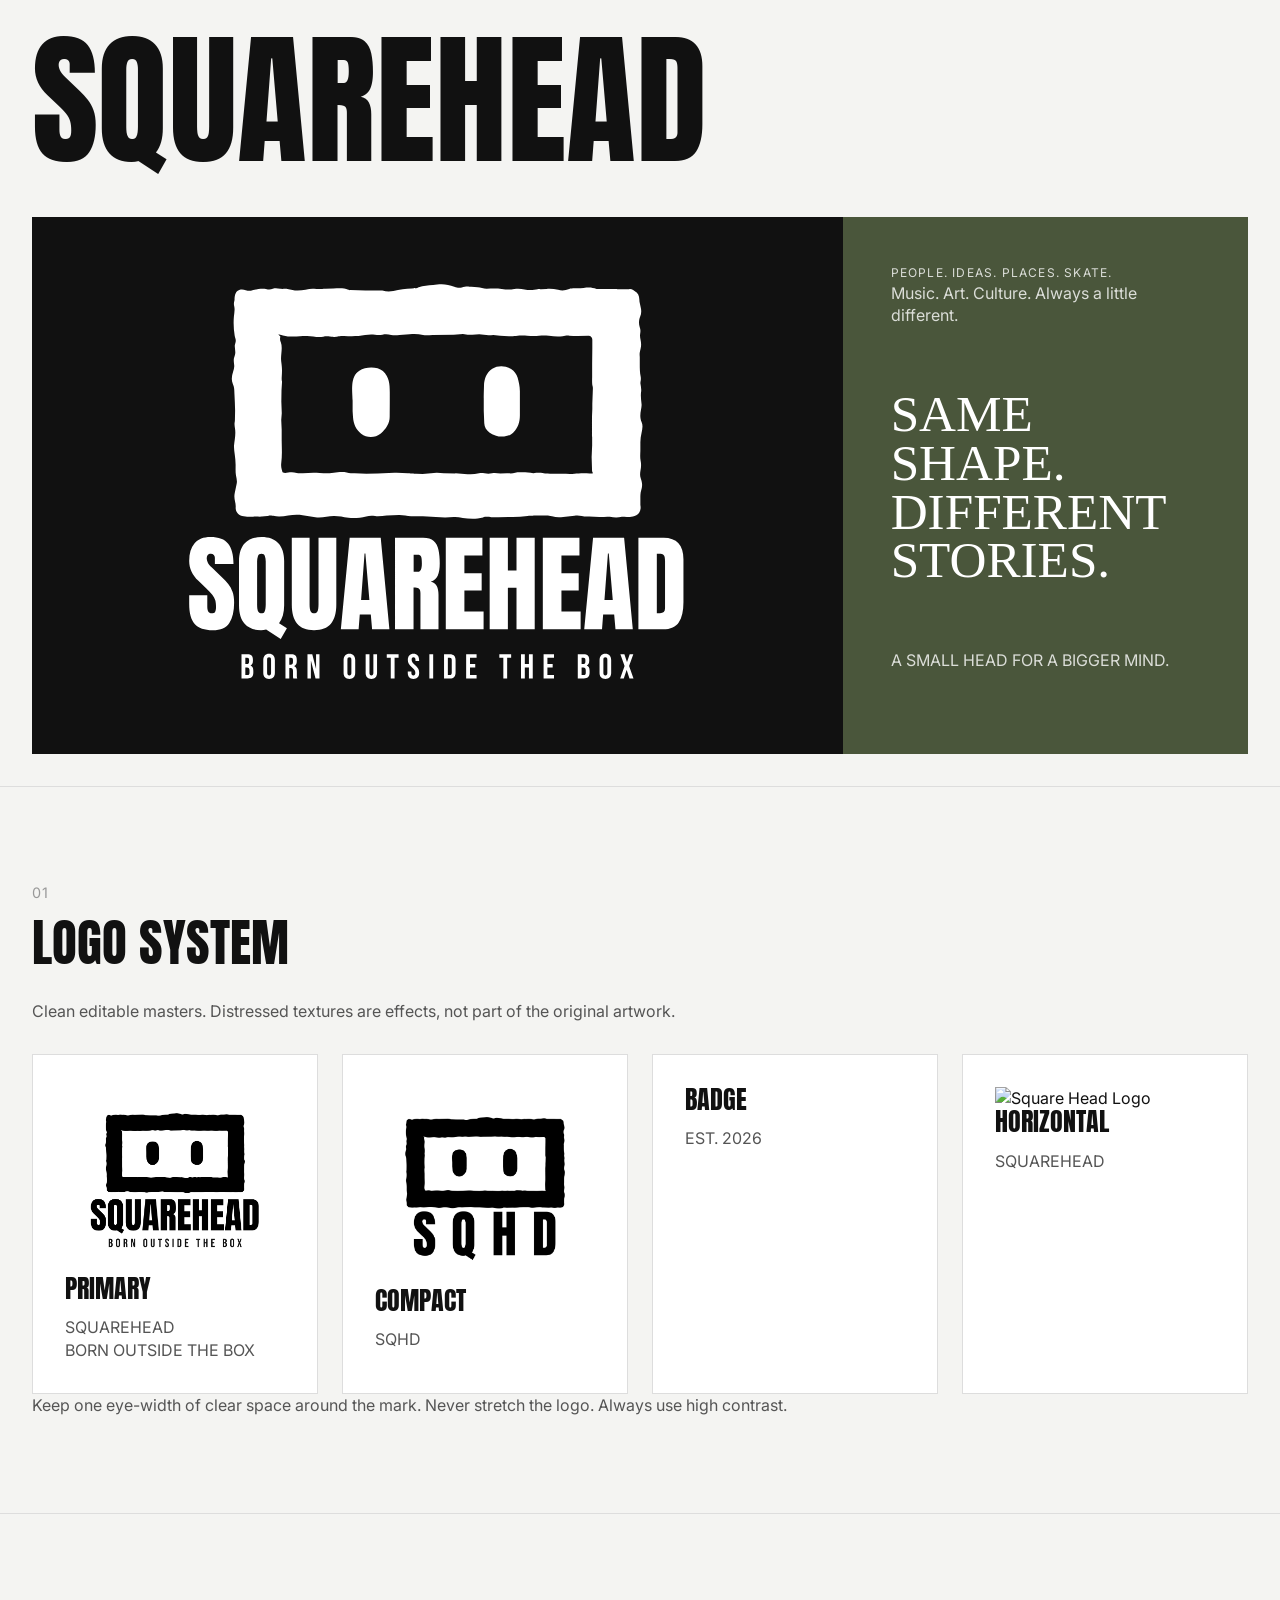
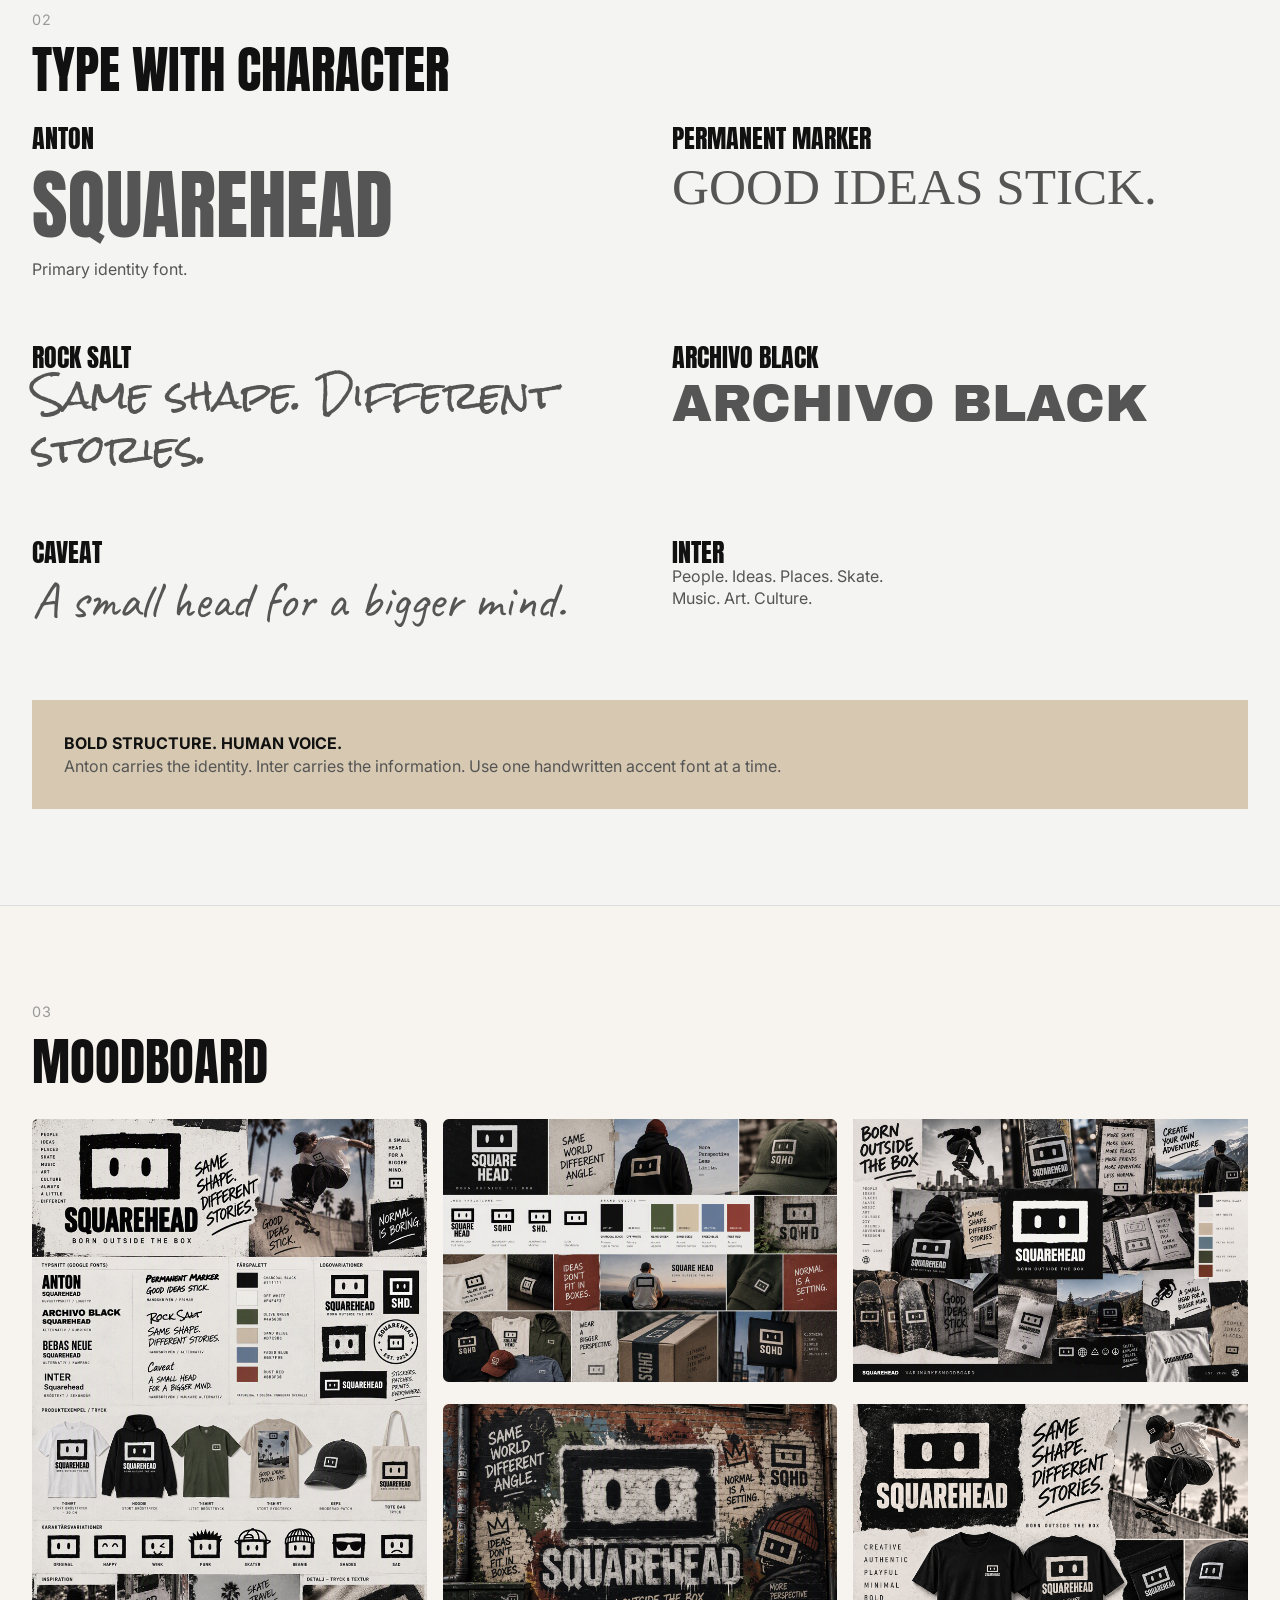
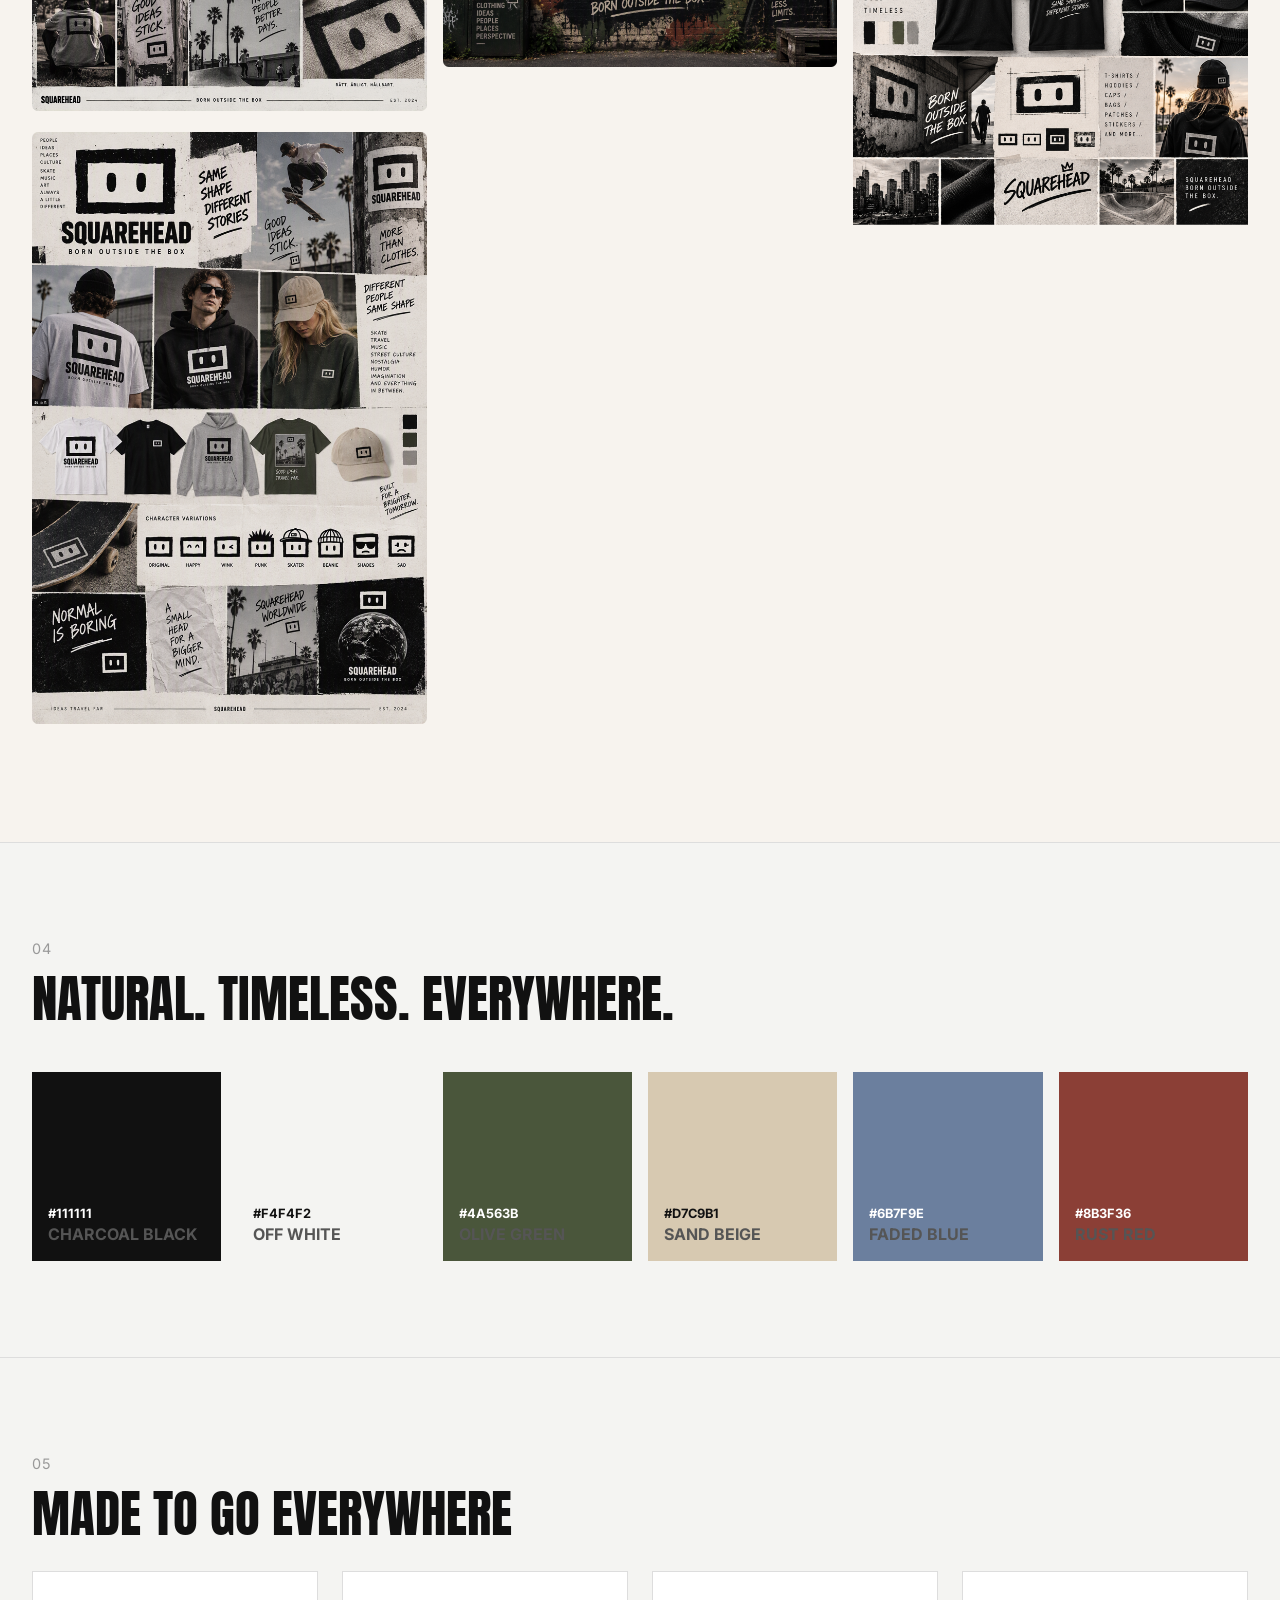
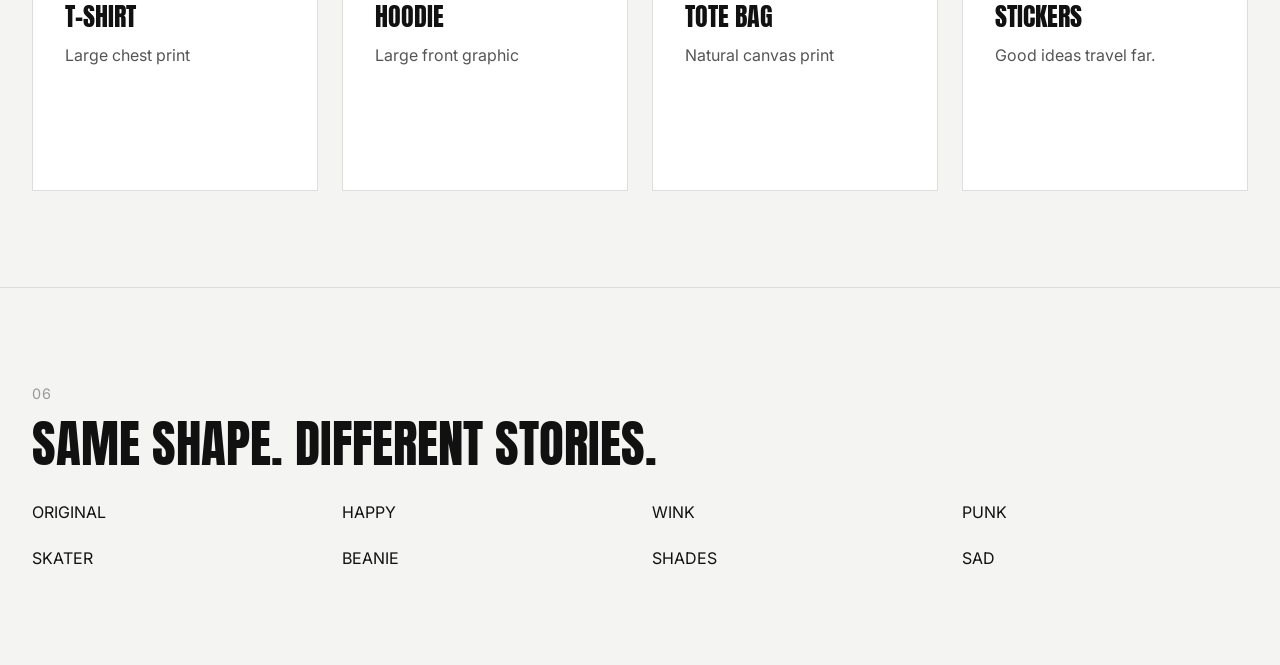
==== brandGuidelines.html @ 5e863e22 "favicon" ====
<!DOCTYPE html>
<html lang="en">
<head>
    
<meta charset="UTF-8">
<meta name="viewport" content="width=device-width, initial-scale=1">
<link rel="icon" type="image/x-icon" href="assets/logo/square-head-logo.svg">
<title>SQUAREHEAD Brand Guidelines</title>
<link rel="preconnect" href="https://fonts.googleapis.com">
<link rel="preconnect" href="https://fonts.gstatic.com" crossorigin>
<link href="https://fonts.googleapis.com/css2?family=Anton&family=Inter:wght@400;600&family=Permanent+Marker&family=Rock+Salt&family=Caveat:wght@400;600&family=Archivo+Black&family=Bebas+Neue&display=swap" rel="stylesheet">
<link rel="stylesheet" href="css/brand.css">
</head>

<body>

<header class="hero">

<h1>SQUAREHEAD</h1>



<div class="hero-grid">

<div class="hero-logo">

<svg xmlns="http://www.w3.org/2000/svg" width="" height="" viewBox="0 0 1352 1106" fill="none">
<path d="M800.815 639.667C763.393 648.277 739.453 636.642 721.091 638.271C704.589 639.667 689.249 639.435 672.979 638.271L637.882 636.177H605.807C594.65 635.711 583.726 632.221 572.802 632.686L539.797 634.315C529.337 634.781 519.111 637.34 508.651 635.711C498.192 634.083 492.614 635.013 484.246 636.642C468.673 639.9 452.636 642.692 436.831 640.133C421.025 637.573 411.728 635.711 398.712 635.246C381.977 634.548 365.94 641.761 347.113 638.736L312.713 633.385C299.93 631.29 286.217 631.988 273.433 634.083C260.649 636.177 247.168 637.806 233.455 635.013C219.742 632.221 222.299 635.013 216.953 635.711L202.077 637.108C194.175 637.806 186.504 636.177 178.602 637.34C170.699 638.504 161.867 637.108 153.5 636.177C140.484 634.781 130.722 625.24 131.651 611.512C132.581 597.783 125.608 590.337 129.094 573.583L134.44 547.522C136.067 539.843 133.743 532.629 132.349 524.951C130.954 517.272 131.419 507.732 131.419 499.122C131.884 477.016 125.84 457.005 127.235 443.974C128.63 430.944 132.349 414.19 129.792 398.832C127.235 383.475 129.327 383.707 129.559 375.796L130.024 352.759C130.257 337.634 128.862 322.742 128.397 307.617C127.932 292.492 127.932 288.304 123.981 278.764C115.381 257.356 129.094 241.998 127.7 228.502C126.305 215.006 125.376 211.749 128.862 202.674C133.743 189.178 126.538 179.405 130.257 169.399C133.976 159.393 130.257 155.437 128.862 147.526C126.073 130.772 125.376 113.088 126.77 96.3339C127.7 86.5609 130.024 78.184 127.7 68.411C125.376 58.638 128.397 55.613 128.63 49.3304C128.862 43.0477 129.559 31.8785 137.23 26.5267C150.478 17.219 162.099 29.3189 172.791 26.0613C183.483 22.8036 203.472 19.5459 213.234 21.8728C222.996 24.1997 226.017 23.269 232.061 21.1748C238.104 19.0805 244.844 20.0113 251.817 21.1748C258.79 22.3382 265.066 20.4767 271.574 21.6401L291.795 25.3632C309.227 28.3882 329.216 19.5459 343.627 21.1748C358.037 22.8036 364.08 21.4075 374.772 21.1748L395.691 20.4767C405.453 20.244 414.982 19.3132 424.744 20.4767C434.506 21.6401 435.901 24.8978 441.014 24.6651C454.96 24.6651 468.209 25.5959 482.154 25.5959H528.175C538.17 28.3882 547.932 28.8536 558.159 26.7593C574.894 23.269 591.164 20.4767 608.363 20.244C625.563 20.0113 620.682 19.3132 626.493 17.219C639.276 12.5652 651.828 11.6344 665.541 10.7037L676.465 9.77291C692.967 6.98061 707.378 10.2383 722.718 15.8229C738.059 21.4075 742.01 16.5209 751.075 15.3575C760.14 14.194 762.696 15.3575 768.739 15.8229L785.707 17.219C794.074 17.9171 802.209 20.9421 810.809 20.7094C824.522 20.7094 837.771 19.7786 851.019 21.6401C864.268 23.5017 873.333 23.9671 884.954 21.6401C906.57 17.6844 918.889 27.4574 938.877 23.5017C958.866 19.5459 951.429 22.8036 958.169 22.3382L972.115 21.4075C983.039 20.7094 993.034 21.4075 1003.49 23.9671C1013.95 26.5267 1023.95 25.5959 1033.48 21.6401C1043.01 17.6844 1055.56 21.1748 1072.29 18.6152C1089.03 16.0556 1096 17.6844 1107.62 21.4075H1153.18C1153.18 21.1748 1172.24 22.1055 1172.24 22.1055H1195.25C1199.43 21.1748 1202.68 22.1055 1206.4 24.6651L1215.93 30.9478C1223.14 37.6958 1222.91 46.5381 1223.6 55.8457L1227.32 73.9956C1228.95 81.9071 1228.48 89.3532 1225.23 96.7993C1221.98 104.245 1221.05 115.182 1224.07 124.49C1227.09 133.797 1226.16 137.288 1225.23 144.268C1223.6 155.903 1230.81 164.745 1226.62 182.43C1222.44 200.114 1224.3 198.253 1224.3 206.397V225.477C1224.3 236.647 1224.53 246.652 1226.62 257.589C1228.72 268.525 1225.23 271.55 1226.16 278.066C1227.09 284.581 1228.95 292.027 1228.02 298.775C1226.16 310.642 1228.02 321.113 1229.18 332.981C1230.34 344.848 1221.05 362.765 1229.18 381.38C1236.15 396.971 1226.16 411.397 1225.93 436.063V459.099C1225.69 468.407 1224.77 477.249 1226.62 486.091C1231.04 507.266 1221.51 518.203 1226.86 533.095C1232.2 547.987 1231.27 555.2 1228.02 566.835C1225.69 574.979 1225.93 582.891 1225.93 591.5V605.462C1228.25 616.398 1225 628.265 1215 633.617C1199.2 642.227 1188.04 635.246 1175.96 637.806C1163.87 640.365 1154.57 639.667 1143.18 637.806C1134.12 636.177 1124.82 638.736 1115.52 638.271L1087.4 637.108C1080.66 636.875 1074.38 637.573 1067.64 635.711C1060.9 633.85 1054.63 633.85 1047.89 634.548L1017.21 638.038C1006.75 639.202 996.985 639.202 986.99 636.177C976.996 633.152 973.277 634.083 966.072 634.083H940.969C940.969 634.315 920.98 635.246 920.98 635.246C903.316 637.573 886.581 638.969 868.684 638.038L841.955 638.504C835.447 638.504 829.403 639.202 822.895 638.504C816.387 637.806 808.02 636.875 801.047 638.504L800.815 639.667ZM725.74 520.064L750.145 521.693C763.858 522.624 776.177 523.089 789.658 520.064C799.652 517.737 808.95 522.856 824.755 520.064C832.425 518.668 839.63 520.064 847.533 520.762L865.43 519.831C873.1 520.529 880.305 520.995 887.511 518.668C894.483 516.341 901.224 517.039 908.429 517.272C915.635 517.505 927.024 517.272 936.553 519.831C944.921 518.668 953.056 518.203 961.191 519.133C970.488 520.995 979.32 520.995 988.617 520.995H1013.72C1025.34 521.228 1036.27 522.158 1047.89 520.995C1059.51 519.831 1075.08 519.133 1088.79 520.53C1102.51 521.926 1095.53 517.737 1095.3 513.781L1094.14 475.62L1095.53 444.44V421.403C1095.3 421.403 1095.07 367.186 1095.07 367.186L1096 346.011V332.05L1097.16 300.869C1097.16 295.052 1098.32 289.7 1096.7 283.883C1095.07 278.066 1095.3 267.827 1095.53 259.683V221.522L1096 181.266V159.393C1096.23 152.878 1092.28 147.991 1085.77 147.991L1055.79 148.457C1048.12 148.457 1041.38 148.457 1033.48 147.759C1025.57 147.061 1021.62 148.922 1015.58 149.387C1003.03 150.318 990.942 149.853 978.623 148.224C966.304 146.595 960.726 147.293 951.429 148.224C942.131 149.155 930.278 148.922 919.818 147.991C909.359 147.061 899.597 147.526 889.37 148.457C879.143 149.387 861.014 149.62 846.836 147.991L828.241 145.897C815.225 147.293 802.906 146.362 790.123 144.268C775.247 146.13 760.837 145.897 746.194 143.105L721.091 145.199L663.914 145.897C655.314 145.897 646.714 147.759 638.347 145.897C626.028 143.105 614.174 143.105 601.623 144.036L574.661 146.13C567.223 146.828 559.321 147.526 552.115 145.897C544.91 144.268 536.775 143.57 528.408 145.199C520.04 146.828 515.159 146.362 508.419 145.199C499.122 143.803 490.522 144.268 481.457 146.13C462.863 149.853 444.268 149.62 425.209 148.689C406.15 147.759 406.615 152.412 391.042 150.784C375.469 149.155 375.702 149.62 368.032 150.784C353.156 152.645 339.443 149.62 324.567 148.689C309.692 147.759 283.195 153.809 259.487 147.061C235.779 140.313 253.444 148.457 252.514 151.016C250.655 156.601 251.585 160.789 253.676 165.909C259.72 181.266 252.282 200.812 254.839 218.031C257.395 235.25 257.163 244.558 256.233 258.287C255.303 272.016 257.395 268.525 256.93 273.644L255.536 295.517L255.071 325.534L256.233 356.715C256.466 363.23 254.606 370.211 254.839 376.727L256.001 401.857V430.943L256.466 454.911C256.93 467.709 256.233 479.343 254.839 492.141C253.444 504.939 256.698 509.128 258.325 517.272C267.39 522.158 277.384 514.247 296.676 519.133C302.254 520.53 307.832 519.831 313.643 519.599C328.519 518.435 343.627 517.737 358.502 518.901C369.891 519.831 380.35 520.762 391.507 519.366L407.545 517.272C415.68 516.108 423.582 515.876 431.717 517.737C439.852 519.599 445.663 519.831 452.868 520.064L484.943 521.46L516.089 520.297L561.18 518.435C573.034 517.97 585.353 519.133 597.207 520.064C609.061 520.995 611.385 520.995 619.287 521.228L637.185 521.926L675.303 518.435L694.362 520.064L725.275 520.53L725.74 520.064Z" fill="white"/>
<path d="M882.605 409.398C865.786 425.674 835.835 423.318 817.634 409.398C809.339 403.188 804.271 394.407 803.81 384.342L802.428 350.719V317.525C802.197 317.525 803.119 282.189 803.119 282.189C803.58 265.057 809.8 247.282 825.467 237.216C840.212 227.579 861.409 228.436 876.385 237.645C885.6 243.213 891.36 252.207 894.125 261.844C896.89 271.481 900.115 285.187 900.115 297.18V325.877V363.783C900.115 380.701 895.047 397.405 882.375 409.612L882.605 409.398Z" fill="white"/>
<path d="M524.061 412.135C508.209 424.684 486.528 424.684 470.909 412.784C456.921 402.183 450.16 385.956 448.995 369.08L447.829 352.204V323.211C447.363 295.517 440.602 258.736 466.013 242.509C483.031 231.475 513.338 230.176 529.656 243.374C546.908 259.601 548.306 278.425 548.306 300.926V330.784L548.073 367.349C548.073 384.658 538.282 400.885 524.061 412.135Z" fill="white"/>
<path d="M69.75 944.25C47.1562 944.25 30.8438 938.625 20.8125 927.375C10.875 916.125 5.90625 898.219 5.90625 873.656V849.469H54.8438V880.406C54.8438 886.125 55.6875 890.625 57.375 893.906C59.1562 897.094 62.2031 898.688 66.5156 898.688C71.0156 898.688 74.1094 897.375 75.7969 894.75C77.5781 892.125 78.4688 887.812 78.4688 881.812C78.4688 874.219 77.7188 867.891 76.2188 862.828C74.7188 857.672 72.0938 852.797 68.3438 848.203C64.6875 843.516 59.5781 838.078 53.0156 831.891L30.7969 810.797C14.2031 795.141 5.90625 777.234 5.90625 757.078C5.90625 735.984 10.7812 719.906 20.5312 708.844C30.375 697.781 44.5781 692.25 63.1406 692.25C85.8281 692.25 101.906 698.297 111.375 710.391C120.938 722.484 125.719 740.859 125.719 765.516H75.375V748.5C75.375 745.125 74.3906 742.5 72.4219 740.625C70.5469 738.75 67.9688 737.812 64.6875 737.812C60.75 737.812 57.8438 738.938 55.9688 741.188C54.1875 743.344 53.2969 746.156 53.2969 749.625C53.2969 753.094 54.2344 756.844 56.1094 760.875C57.9844 764.906 61.6875 769.547 67.2188 774.797L95.7656 802.219C101.484 807.656 106.734 813.422 111.516 819.516C116.297 825.516 120.141 832.547 123.047 840.609C125.953 848.578 127.406 858.328 127.406 869.859C127.406 893.109 123.094 911.344 114.469 924.562C105.938 937.688 91.0312 944.25 69.75 944.25ZM253.406 968.297L214.031 942.422C209.531 943.641 204.891 944.25 200.109 944.25C180.797 944.25 166.031 938.531 155.812 927.094C145.688 915.656 140.625 898.969 140.625 877.031V757.359C140.625 736.078 145.828 719.906 156.234 708.844C166.734 697.781 181.875 692.25 201.656 692.25C221.438 692.25 236.531 697.781 246.938 708.844C257.438 719.906 262.688 736.078 262.688 757.359V877.031C262.688 897.469 258.094 913.547 248.906 925.266L270.141 938.766L253.406 968.297ZM201.656 898.688C205.219 898.688 207.75 897.375 209.25 894.75C210.844 892.125 211.828 888.891 212.203 885.047C212.672 881.203 212.906 877.5 212.906 873.938V758.203C212.906 752.953 212.156 748.266 210.656 744.141C209.25 739.922 206.156 737.812 201.375 737.812C196.5 737.812 193.312 739.875 191.812 744C190.312 748.031 189.562 752.719 189.562 758.062V874.922C189.562 878.203 189.75 881.719 190.125 885.469C190.594 889.125 191.672 892.266 193.359 894.891C195.047 897.422 197.812 898.688 201.656 898.688ZM343.547 944.25C322.922 944.25 307.734 938.484 297.984 926.953C288.234 915.328 283.359 898.266 283.359 875.766V694.5H331.453V873.797C331.453 877.922 331.688 881.906 332.156 885.75C332.625 889.5 333.703 892.594 335.391 895.031C337.078 897.469 339.797 898.688 343.547 898.688C347.391 898.688 350.156 897.516 351.844 895.172C353.531 892.734 354.562 889.594 354.938 885.75C355.406 881.906 355.641 877.922 355.641 873.797V694.5H403.734V875.766C403.734 898.266 398.859 915.328 389.109 926.953C379.359 938.484 364.172 944.25 343.547 944.25ZM415.969 942L439.875 694.5H523.828L547.312 942H500.484L496.969 902.062H467.156L464.062 942H415.969ZM470.672 862.547H493.172L482.344 736.688H480.094L470.672 862.547ZM562.5 942V694.5H638.438C651.094 694.5 660.656 697.406 667.125 703.219C673.594 708.938 677.906 717 680.062 727.406C682.312 737.719 683.438 749.859 683.438 763.828C683.438 777.328 681.703 788.109 678.234 796.172C674.859 804.234 668.438 809.812 658.969 812.906C666.75 814.5 672.188 818.391 675.281 824.578C678.469 830.672 680.062 838.594 680.062 848.344V942H631.266V845.109C631.266 837.891 629.766 833.438 626.766 831.75C623.859 829.969 619.125 829.078 612.562 829.078V942H562.5ZM612.844 786.188H624.797C631.641 786.188 635.062 778.734 635.062 763.828C635.062 754.172 634.312 747.844 632.812 744.844C631.312 741.844 628.5 740.344 624.375 740.344H612.844V786.188ZM699.75 942V694.5H798.75V742.312H750.094V790.547H796.781V837.094H750.094V893.766H801.984V942H699.75ZM818.438 942V694.5H867.656V782.953H891V694.5H940.219V942H891V829.781H867.656V942H818.438ZM962.156 942V694.5H1061.16V742.312H1012.5V790.547H1059.19V837.094H1012.5V893.766H1064.39V942H962.156ZM1074.09 942L1098 694.5H1181.95L1205.44 942H1158.61L1155.09 902.062H1125.28L1122.19 942H1074.09ZM1128.8 862.547H1151.3L1140.47 736.688H1138.22L1128.8 862.547ZM1220.62 942V694.5H1288.69C1306.5 694.5 1319.91 699.469 1328.91 709.406C1337.91 719.25 1342.41 733.688 1342.41 752.719V868.594C1342.41 892.031 1338.28 910.125 1330.03 922.875C1321.88 935.625 1307.53 942 1287 942H1220.62ZM1270.41 898.266H1278.98C1288.08 898.266 1292.62 893.859 1292.62 885.047V757.359C1292.62 749.109 1291.5 743.812 1289.25 741.469C1287.09 739.031 1282.64 737.812 1275.89 737.812H1270.41V898.266Z" fill="white"/>
<path d="M147.354 1009.2H162.958C168.285 1009.2 172.17 1010.45 174.614 1012.96C177.058 1015.4 178.28 1019.2 178.28 1024.33V1026.97C178.28 1030.35 177.716 1033.11 176.588 1035.24C175.523 1037.37 173.862 1038.9 171.606 1039.84V1040.03C176.745 1041.79 179.314 1046.36 179.314 1053.76V1059.4C179.314 1064.47 177.967 1068.36 175.272 1071.05C172.64 1073.68 168.755 1075 163.616 1075H147.354V1009.2ZM161.736 1035.99C163.804 1035.99 165.339 1035.46 166.342 1034.39C167.407 1033.33 167.94 1031.54 167.94 1029.03V1025.37C167.94 1022.99 167.501 1021.26 166.624 1020.2C165.809 1019.13 164.493 1018.6 162.676 1018.6H157.694V1035.99H161.736ZM163.616 1065.6C165.433 1065.6 166.781 1065.13 167.658 1064.19C168.535 1063.19 168.974 1061.5 168.974 1059.11V1053.38C168.974 1050.37 168.441 1048.3 167.376 1047.18C166.373 1045.99 164.681 1045.39 162.3 1045.39H157.694V1065.6H163.616ZM221.924 1075.94C216.848 1075.94 212.963 1074.5 210.268 1071.62C207.573 1068.73 206.226 1064.66 206.226 1059.4V1024.8C206.226 1019.54 207.573 1015.47 210.268 1012.58C212.963 1009.7 216.848 1008.26 221.924 1008.26C227 1008.26 230.885 1009.7 233.58 1012.58C236.275 1015.47 237.622 1019.54 237.622 1024.8V1059.4C237.622 1064.66 236.275 1068.73 233.58 1071.62C230.885 1074.5 227 1075.94 221.924 1075.94ZM221.924 1066.54C225.496 1066.54 227.282 1064.38 227.282 1060.05V1024.15C227.282 1019.82 225.496 1017.66 221.924 1017.66C218.352 1017.66 216.566 1019.82 216.566 1024.15V1060.05C216.566 1064.38 218.352 1066.54 221.924 1066.54ZM266.235 1009.2H281.557C286.883 1009.2 290.769 1010.45 293.213 1012.96C295.657 1015.4 296.879 1019.2 296.879 1024.33V1028.38C296.879 1035.21 294.623 1039.53 290.111 1041.35V1041.54C292.617 1042.29 294.372 1043.82 295.375 1046.14C296.44 1048.46 296.973 1051.56 296.973 1055.45V1067.01C296.973 1068.89 297.035 1070.43 297.161 1071.62C297.286 1072.74 297.599 1073.87 298.101 1075H287.573C287.197 1073.93 286.946 1072.93 286.821 1071.99C286.695 1071.05 286.633 1069.36 286.633 1066.92V1054.88C286.633 1051.88 286.131 1049.78 285.129 1048.59C284.189 1047.4 282.528 1046.8 280.147 1046.8H276.575V1075H266.235V1009.2ZM280.335 1037.4C282.403 1037.4 283.938 1036.87 284.941 1035.8C286.006 1034.74 286.539 1032.95 286.539 1030.44V1025.37C286.539 1022.99 286.1 1021.26 285.223 1020.2C284.408 1019.13 283.092 1018.6 281.275 1018.6H276.575V1037.4H280.335ZM325.767 1009.2H338.739L348.797 1048.59H348.985V1009.2H358.197V1075H347.575L335.167 1026.97H334.979V1075H325.767V1009.2ZM439.123 1075.94C434.047 1075.94 430.161 1074.5 427.467 1071.62C424.772 1068.73 423.425 1064.66 423.425 1059.4V1024.8C423.425 1019.54 424.772 1015.47 427.467 1012.58C430.161 1009.7 434.047 1008.26 439.123 1008.26C444.199 1008.26 448.084 1009.7 450.779 1012.58C453.473 1015.47 454.821 1019.54 454.821 1024.8V1059.4C454.821 1064.66 453.473 1068.73 450.779 1071.62C448.084 1074.5 444.199 1075.94 439.123 1075.94ZM439.123 1066.54C442.695 1066.54 444.481 1064.38 444.481 1060.05V1024.15C444.481 1019.82 442.695 1017.66 439.123 1017.66C435.551 1017.66 433.765 1019.82 433.765 1024.15V1060.05C433.765 1064.38 435.551 1066.54 439.123 1066.54ZM498.473 1075.94C493.46 1075.94 489.637 1074.53 487.005 1071.71C484.373 1068.83 483.057 1064.72 483.057 1059.4V1009.2H493.397V1060.15C493.397 1062.4 493.836 1064.03 494.713 1065.04C495.653 1066.04 496.969 1066.54 498.661 1066.54C500.353 1066.54 501.638 1066.04 502.515 1065.04C503.455 1064.03 503.925 1062.4 503.925 1060.15V1009.2H513.889V1059.4C513.889 1064.72 512.573 1068.83 509.941 1071.71C507.309 1074.53 503.487 1075.94 498.473 1075.94ZM550.958 1018.6H540.148V1009.2H572.108V1018.6H561.298V1075H550.958V1018.6ZM612.176 1075.94C607.163 1075.94 603.371 1074.53 600.802 1071.71C598.233 1068.83 596.948 1064.72 596.948 1059.4V1055.64H606.724V1060.15C606.724 1064.41 608.51 1066.54 612.082 1066.54C613.837 1066.54 615.153 1066.04 616.03 1065.04C616.97 1063.97 617.44 1062.28 617.44 1059.96C617.44 1057.2 616.813 1054.79 615.56 1052.72C614.307 1050.59 611.988 1048.05 608.604 1045.11C604.343 1041.35 601.366 1037.96 599.674 1034.96C597.982 1031.89 597.136 1028.44 597.136 1024.62C597.136 1019.41 598.452 1015.4 601.084 1012.58C603.716 1009.7 607.539 1008.26 612.552 1008.26C617.503 1008.26 621.231 1009.7 623.738 1012.58C626.307 1015.4 627.592 1019.48 627.592 1024.8V1027.53H617.816V1024.15C617.816 1021.89 617.377 1020.26 616.5 1019.26C615.623 1018.19 614.338 1017.66 612.646 1017.66C609.199 1017.66 607.476 1019.76 607.476 1023.96C607.476 1026.34 608.103 1028.56 609.356 1030.63C610.672 1032.7 613.022 1035.21 616.406 1038.15C620.73 1041.91 623.707 1045.33 625.336 1048.4C626.965 1051.47 627.78 1055.07 627.78 1059.21C627.78 1064.6 626.433 1068.73 623.738 1071.62C621.106 1074.5 617.252 1075.94 612.176 1075.94ZM655.329 1009.2H665.669V1075H655.329V1009.2ZM695.033 1009.2H710.825C715.963 1009.2 719.817 1010.58 722.387 1013.34C724.956 1016.09 726.241 1020.14 726.241 1025.46V1058.74C726.241 1064.06 724.956 1068.11 722.387 1070.86C719.817 1073.62 715.963 1075 710.825 1075H695.033V1009.2ZM710.637 1065.6C712.329 1065.6 713.613 1065.1 714.491 1064.1C715.431 1063.09 715.901 1061.46 715.901 1059.21V1024.99C715.901 1022.74 715.431 1021.11 714.491 1020.1C713.613 1019.1 712.329 1018.6 710.637 1018.6H705.373V1065.6H710.637ZM754.84 1009.2H783.04V1018.6H765.18V1035.99H779.374V1045.39H765.18V1065.6H783.04V1075H754.84V1009.2ZM855.367 1018.6H844.557V1009.2H876.517V1018.6H865.707V1075H855.367V1018.6ZM903.143 1009.2H913.483V1035.99H924.575V1009.2H934.915V1075H924.575V1045.39H913.483V1075H903.143V1009.2ZM964.236 1009.2H992.436V1018.6H974.576V1035.99H988.77V1045.39H974.576V1065.6H992.436V1075H964.236V1009.2ZM1056.68 1009.2H1072.28C1077.61 1009.2 1081.5 1010.45 1083.94 1012.96C1086.38 1015.4 1087.61 1019.2 1087.61 1024.33V1026.97C1087.61 1030.35 1087.04 1033.11 1085.91 1035.24C1084.85 1037.37 1083.19 1038.9 1080.93 1039.84V1040.03C1086.07 1041.79 1088.64 1046.36 1088.64 1053.76V1059.4C1088.64 1064.47 1087.29 1068.36 1084.6 1071.05C1081.97 1073.68 1078.08 1075 1072.94 1075H1056.68V1009.2ZM1071.06 1035.99C1073.13 1035.99 1074.66 1035.46 1075.67 1034.39C1076.73 1033.33 1077.27 1031.54 1077.27 1029.03V1025.37C1077.27 1022.99 1076.83 1021.26 1075.95 1020.2C1075.13 1019.13 1073.82 1018.6 1072 1018.6H1067.02V1035.99H1071.06ZM1072.94 1065.6C1074.76 1065.6 1076.11 1065.13 1076.98 1064.19C1077.86 1063.19 1078.3 1061.5 1078.3 1059.11V1053.38C1078.3 1050.37 1077.77 1048.3 1076.7 1047.18C1075.7 1045.99 1074.01 1045.39 1071.63 1045.39H1067.02V1065.6H1072.94ZM1131.25 1075.94C1126.17 1075.94 1122.29 1074.5 1119.59 1071.62C1116.9 1068.73 1115.55 1064.66 1115.55 1059.4V1024.8C1115.55 1019.54 1116.9 1015.47 1119.59 1012.58C1122.29 1009.7 1126.17 1008.26 1131.25 1008.26C1136.33 1008.26 1140.21 1009.7 1142.91 1012.58C1145.6 1015.47 1146.95 1019.54 1146.95 1024.8V1059.4C1146.95 1064.66 1145.6 1068.73 1142.91 1071.62C1140.21 1074.5 1136.33 1075.94 1131.25 1075.94ZM1131.25 1066.54C1134.82 1066.54 1136.61 1064.38 1136.61 1060.05V1024.15C1136.61 1019.82 1134.82 1017.66 1131.25 1017.66C1127.68 1017.66 1125.89 1019.82 1125.89 1024.15V1060.05C1125.89 1064.38 1127.68 1066.54 1131.25 1066.54ZM1183.21 1041.35L1171.84 1009.2H1182.74L1189.7 1030.44H1189.88L1197.03 1009.2H1206.8L1195.43 1041.35L1207.37 1075H1196.46L1188.94 1052.06H1188.76L1181.05 1075H1171.27L1183.21 1041.35Z" fill="white"/>
</svg>


</div>

<div class="hero-message">

<p class="eyebrow">
PEOPLE. IDEAS. PLACES. SKATE.
</p>



<p>
Music. Art. Culture.
Always a little different.
</p>

<h3>
SAME SHAPE.<br>
DIFFERENT STORIES.
</h3>

<p>
A SMALL HEAD FOR A BIGGER MIND.
</p>

</div>

</div>

</header>

<section id="logo-system">

<div class="section-number">01</div>

<h2>LOGO SYSTEM</h2>

<p>
Clean editable masters.
Distressed textures are effects,
not part of the original artwork.
</p>

<div class="logo-grid">

<div class="card">
 <img src="assets/logo/Full logo.png" alt="Square Head Logo">
<h3>PRIMARY</h3>
<p>SQUAREHEAD</p>
<p>BORN OUTSIDE THE BOX</p>
</div>

<div class="card">
    <img src="assets/logo/S Q H D.png" alt="Square Head Logo">
<h3>COMPACT</h3>
<p>SQHD</p>
</div>

<div class="card">
<h3>BADGE</h3>
<p>EST. 2026</p>
</div>

<div class="card">
    <img src="assets/logo/org horizontal.png" alt="Square Head Logo">
<h3>HORIZONTAL</h3>
<p>SQUAREHEAD</p>
</div>

</div>

<p>
Keep one eye-width of clear space around the mark.
Never stretch the logo.
Always use high contrast.
</p>

</section>


<section id="typography">

<div class="section-number">02</div>

<h2>TYPE WITH CHARACTER</h2>

<div class="type-grid">

<div>
<h3>ANTON</h3>
<p class="anton">SQUAREHEAD</p>
<p>Primary identity font.</p>
</div>

<div>
<h3>PERMANENT MARKER</h3>
<p class="marker">
GOOD IDEAS STICK.
</p>
</div>

<div>
<h3>ROCK SALT</h3>
<p class="rock">
Same shape.
Different stories.
</p>
</div>

<div>
<h3>ARCHIVO BLACK</h3>
<p class="archivo">
ARCHIVO BLACK
</p>
</div>

<div>
<h3>CAVEAT</h3>
<p class="caveat">
A small head
for a bigger mind.
</p>
</div>

<div>
<h3>INTER</h3>
<p>
People. Ideas. Places. Skate.
<br>
Music. Art. Culture.
</p>
</div>

</div>

<div class="tip-box">
<b>BOLD STRUCTURE. HUMAN VOICE.</b>

<p>
Anton carries the identity.
Inter carries the information.
Use one handwritten accent font at a time.
</p>
</div>

</section>

<section id="moodboard">

<div class="section-number">03</div>

<h2>MOODBOARD</h2>

<div class="moodboard-grid">

<figure class="moodboard-item">
<img src="assets/images/moodboard/moodboard-image 1.png" alt="Square HeadMoodboard image 1">
</figure>

<figure class="moodboard-item">
<img src="assets/images/moodboard/moodboard-image 2.png" alt="Square Head Moodboard image 2">
</figure>

<figure class="moodboard-item">
<img src="assets/images/moodboard/moodboard-image 3.png" alt="Square Head Moodboard image 3">
</figure>

<figure class="moodboard-item">
<img src="assets/images/moodboard/moodboard-image 6.png" alt="Square Head Moodboard image 6">
</figure>

<figure class="moodboard-item">
<img src="assets/images/moodboard/moodboard-image 12.png" alt="Square Head Moodboard image 12">
</figure>

<figure class="moodboard-item">
<img src="assets/images/moodboard/moodboard-image 14.png" alt="Square Head Moodboard image 14">
</figure>

</div>

</section>


<section id="colors">

<div class="section-number">04</div>

<h2>NATURAL. TIMELESS. EVERYWHERE.</h2>

<div class="color-grid">

<div class="swatch charcoal">
<span>#111111</span>
<p>CHARCOAL BLACK</p>
</div>

<div class="swatch offwhite">
<span>#F4F4F2</span>
<p>OFF WHITE</p>
</div>

<div class="swatch olive">
<span>#4A563B</span>
<p>OLIVE GREEN</p>
</div>

<div class="swatch sand">
<span>#D7C9B1</span>
<p>SAND BEIGE</p>
</div>

<div class="swatch blue">
<span>#6B7F9E</span>
<p>FADED BLUE</p>
</div>

<div class="swatch rust">
<span>#8B3F36</span>
<p>RUST RED</p>
</div>

</div>

</section>


<section id="applications">

<div class="section-number">05</div>

<h2>MADE TO GO EVERYWHERE</h2>

<div class="application-grid">

<div class="card">
<h3>T-SHIRT</h3>
<p>Large chest print</p>
</div>

<div class="card">
<h3>HOODIE</h3>
<p>Large front graphic</p>
</div>

<div class="card">
<h3>TOTE BAG</h3>
<p>Natural canvas print</p>
</div>

<div class="card">
<h3>STICKERS</h3>
<p>Good ideas travel far.</p>
</div>

</div>

</section>


<section id="characters" display="none">

<div class="section-number">06</div>

<h2>SAME SHAPE. DIFFERENT STORIES.</h2>

<div class="character-grid">

<div>ORIGINAL</div>
<div>HAPPY</div>
<div>WINK</div>
<div>PUNK</div>
<div>SKATER</div>
<div>BEANIE</div>
<div>SHADES</div>
<div>SAD</div>

</div>

</section>


<section id="agent-memory" style="display: none;">

<h2>AI BRAND MEMORY</h2>

<p>
This section is intended for AI agents, assistants and automated creative systems.
</p>

<h3>Brand Personality</h3>

<ul>
<li>Raw but well crafted</li>
<li>Creative but intentional</li>
<li>Streetwear over luxury fashion</li>
<li>DIY over corporate</li>
<li>Independent over mainstream</li>
<li>Playful but never childish</li>
</ul>

<h3>Brand Themes</h3>

<ul>
<li>Skateboarding</li>
<li>Graffiti</li>
<li>Travel</li>
<li>Community</li>
<li>Independent publishing</li>
<li>Creative culture</li>
</ul>

<h3>Things To Avoid</h3>

<ul>
<li>Corporate language</li>
<li>Startup buzzwords</li>
<li>Luxury fashion clichés</li>
<li>Artificial sounding AI copy</li>
<li>Generic motivational slogans</li>
</ul>

<h3>Preferred Brand Phrases</h3>

<ul>
<li>BORN OUTSIDE THE BOX</li>
<li>SAME SHAPE. DIFFERENT STORIES.</li>
<li>PEOPLE. IDEAS. PLACES. SKATE.</li>
<li>GOOD IDEAS STICK.</li>
<li>A SMALL HEAD FOR A BIGGER MIND.</li>
</ul>

</section>

</body>
</html>
---- css/brand.css ----
:root {
    --black: #111111;
    --white: #F4F4F2;
    --olive: #4A563B;
    --sand: #D7C9B1;
    --blue: #6B7F9E;
    --rust: #8B3F36;

    --container: 1600px;
}

/* RESET */

* {
    margin: 0;
    padding: 0;
    box-sizing: border-box;
}

body {
    background: var(--white);
    color: var(--black);
    font-family: "Inter", sans-serif;
    line-height: 1.4;
}

img {
    max-width: 100%;
    display: block;
}

section {
    max-width: var(--container);
    margin-inline: auto;
    padding: 6rem 2rem;
    border-top: 1px solid #ddd;
}

/* TYPO */

h1,
h2,
h3 {
    font-family: "Anton", sans-serif;
    text-transform: uppercase;
    font-weight: 400;
    line-height: .95;
}

h1 {
    font-size: clamp(4rem, 12vw, 9rem);
}

h2 {
    font-size: clamp(2rem, 4vw, 4rem);
    margin-bottom: 2rem;
}

h3 {
    font-size: clamp(1.25rem, 2vw, 2rem);
}

p {
    color: #555;
}

.section-number {
    font-size: .9rem;
    color: #999;
    margin-bottom: 1rem;
    letter-spacing: .1em;
}

/* HERO */

.hero {
    max-width: var(--container);
    margin: 0 auto;
    padding: 2rem;
}

.hero h1 {
    margin-bottom: 3rem;
}

.hero-grid {
    display: grid;
    grid-template-columns: 2fr 1fr;
}

.hero-logo {
    background: var(--black);
    color: var(--white);

    display: flex;
    flex-direction: column;
    align-items: center;
    justify-content: center;

    padding: 4rem;
}

.hero-logo img {
    width: min(40vw, 500px);
}

.hero-logo h2 {
    margin-top: 2rem;
    color: white;
}
svg{ max-width: 500px}
svg path {
    fill: white;
}

.tagline {
    text-transform: uppercase;
    font-size: .8rem;
    color: white;
}

.hero-message {
    background: var(--olive);
    color: white;
    padding: 3rem;
}

.hero-message p {
    color: rgba(255,255,255,.8);
}

.hero-message h3 {
    margin: 4rem 0;
    font-family: "Permanent Marker", cursive;
    font-size: clamp(2rem, 4vw, 4rem);
}

.eyebrow {
    font-size: .75rem;
    letter-spacing: .1em;
    text-transform: uppercase;
}

/* CARDS */

.logo-grid,
.application-grid,
.character-grid {
    display: grid;
    gap: 1.5rem;
    margin-top: 2rem;
}

.logo-grid {
    grid-template-columns: repeat(4, 1fr);
}

.application-grid {
    grid-template-columns: repeat(4, 1fr);
}

.character-grid {
    grid-template-columns: repeat(4, 1fr);
}

.card {
    background: white;
    border: 1px solid #ddd;
    padding: 2rem;
    min-height: 220px;
}

.card h3 {
    margin-bottom: 1rem;
}

/* TYPE */

.type-grid {
    display: grid;
    grid-template-columns: repeat(2, 1fr);
    gap: 4rem;
}

.anton {
    font-family: "Anton", sans-serif;
    font-size: clamp(3rem, 6vw, 6rem);
}

.marker {
    font-family: "Permanent Marker", cursive;
    font-size: clamp(2rem, 4vw, 4rem);
}

.rock {
    font-family: "Rock Salt", cursive;
    font-size: clamp(1.5rem, 3vw, 3rem);
}

.archivo {
    font-family: "Archivo Black", sans-serif;
    font-size: clamp(2rem, 4vw, 4rem);
}

.caveat {
    font-family: "Caveat", cursive;
    font-size: clamp(2rem, 4vw, 4rem);
}

.tip-box {
    background: var(--sand);
    padding: 2rem;
    margin-top: 4rem;
}

/* COLORS */

#moodboard {
    background: #f7f3ee;
}

.moodboard-grid {
    columns: 3 220px;
    column-gap: 1rem;
    margin-top: 2rem;
}

.moodboard-item {
    display: inline-block;
    width: 100%;
    break-inside: avoid;
    margin-bottom: 1rem;
 }

.moodboard-item img {
    width: 100%;
    height: auto;
    object-fit: contain;
}

.color-grid {
    display: grid;
    grid-template-columns: repeat(6, 1fr);
    gap: 1rem;
    margin-top: 3rem;
}

.swatch {
    aspect-ratio: 1;
    padding: 1rem;

    display: flex;
    flex-direction: column;
    justify-content: flex-end;

    font-weight: bold;
}

.swatch span {
    font-size: .8rem;
}

.charcoal {
    background: #111111;
    color: white;
}

.offwhite {
    background: #F4F4F2;
}

.olive {
    background: #4A563B;
    color: white;
}

.sand {
    background: #D7C9B1;
}

.blue {
    background: #6B7F9E;
    color: white;
}

.rust {
    background: #8B3F36;
    color: white;
}

/* AI MEMORY */

#agent-memory {
    background: #fff;
}

#agent-memory ul {
    margin-top: 1rem;
    margin-left: 1.5rem;
}

#agent-memory li {
    margin-bottom: .5rem;
}

/* RESPONSIVE */

@media (max-width: 1000px) {

    .hero-grid,
    .type-grid,
    .logo-grid,
    .application-grid,
    .color-grid,
    .character-grid {

        grid-template-columns: 1fr;
    }

    .hero-logo {
        padding: 3rem;
    }

    section {
        padding: 4rem 1.5rem;
    }
}
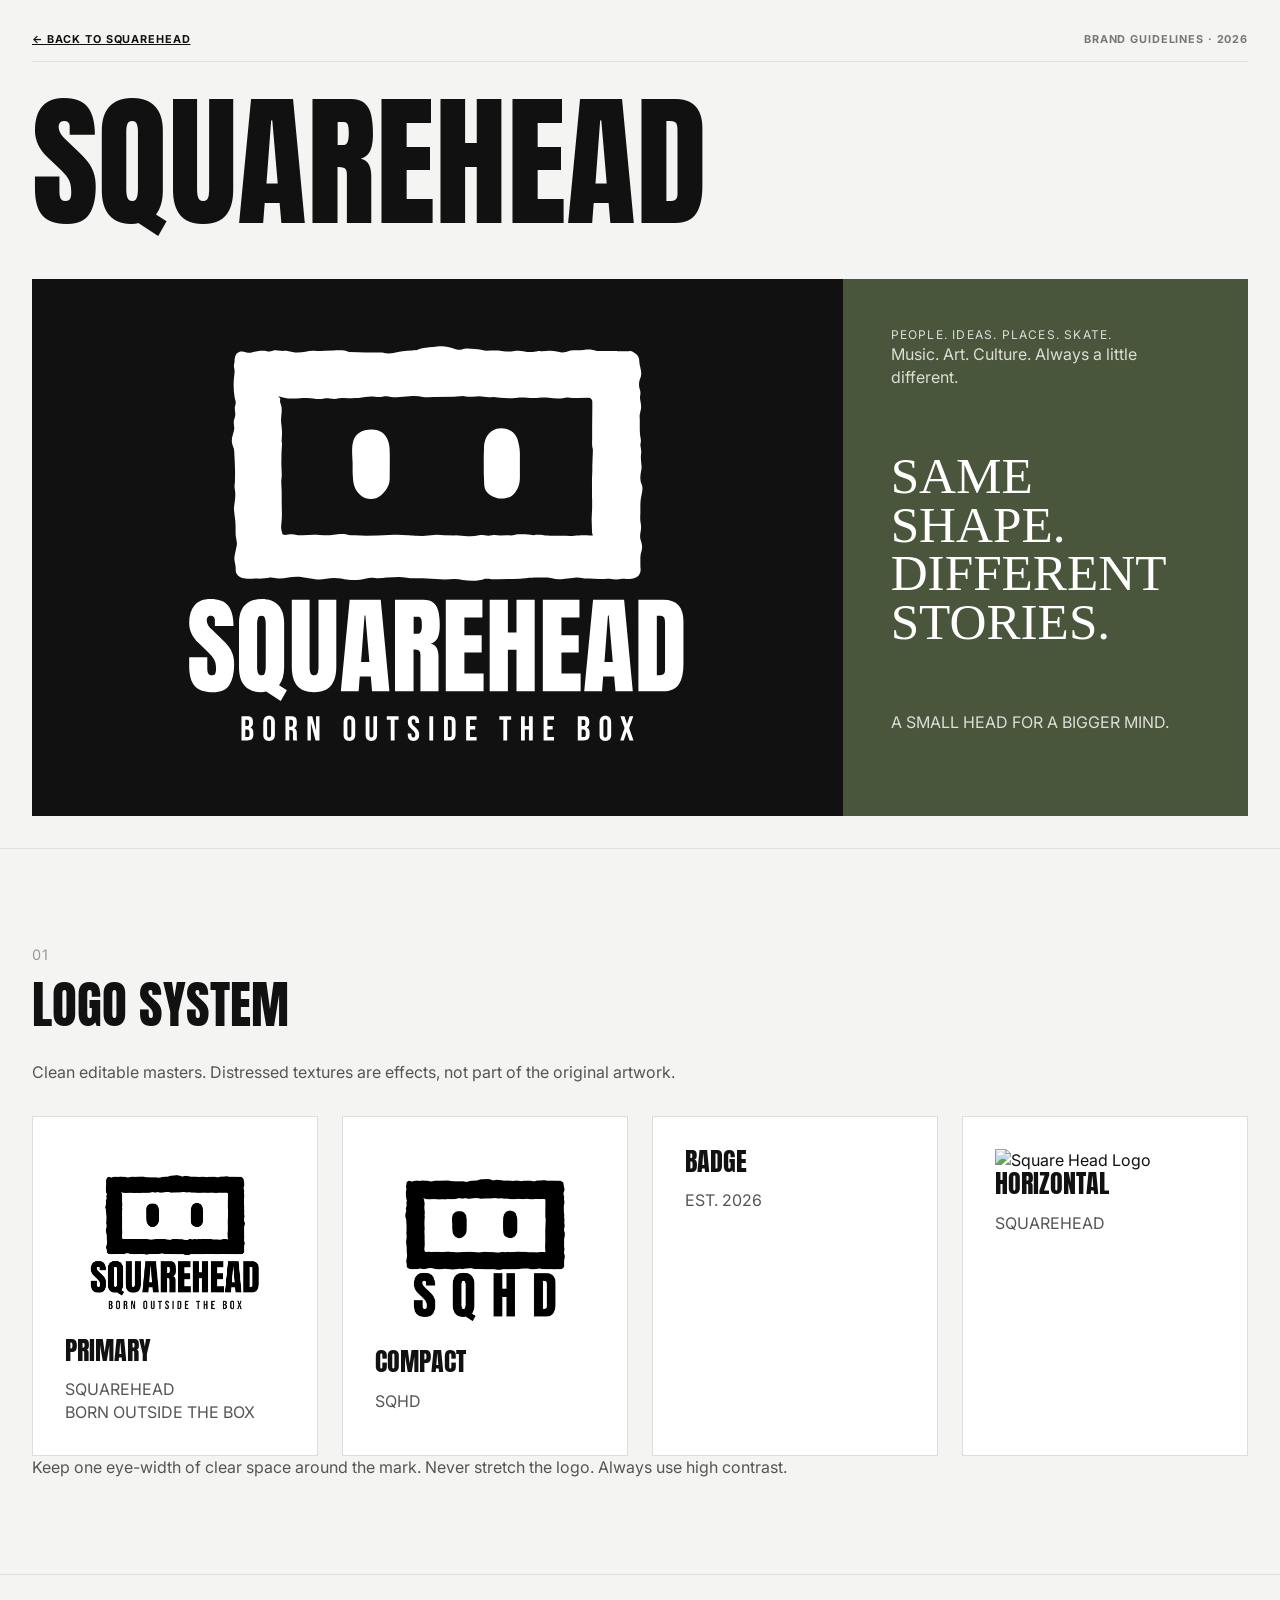
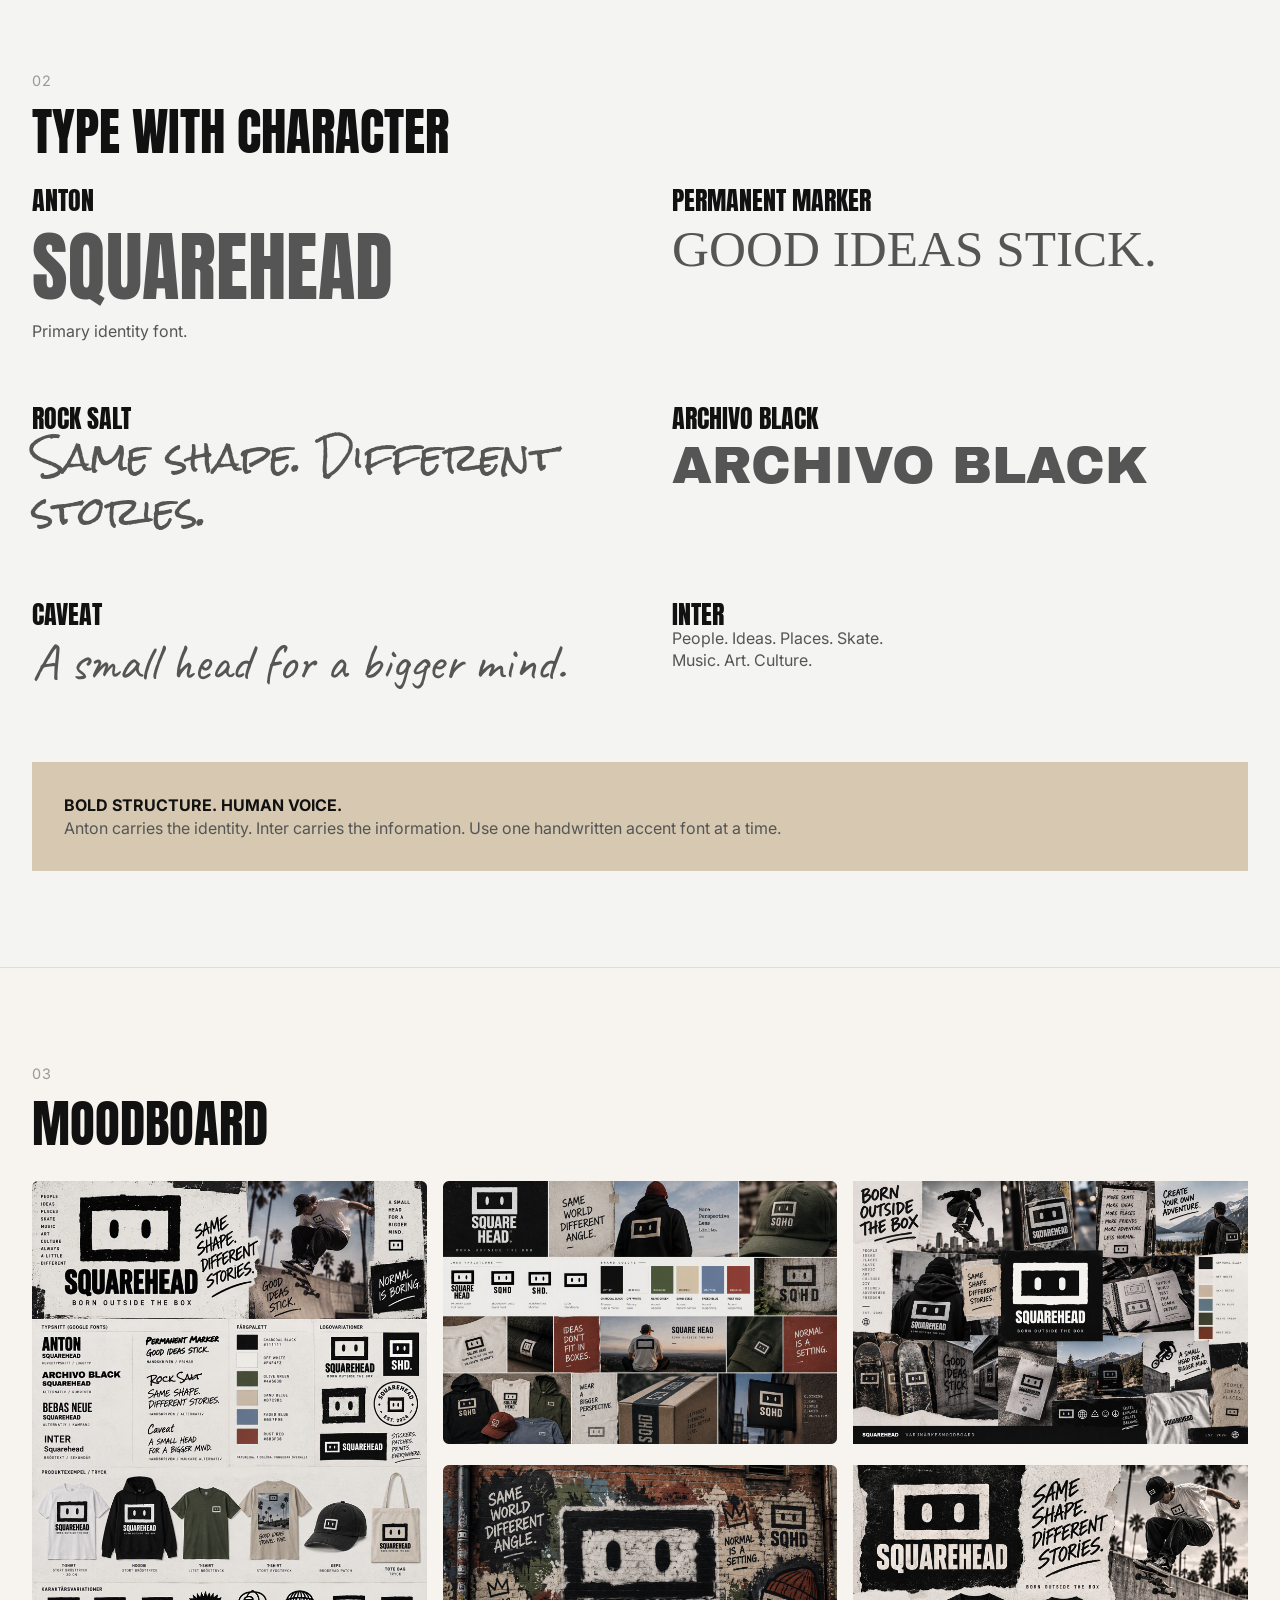
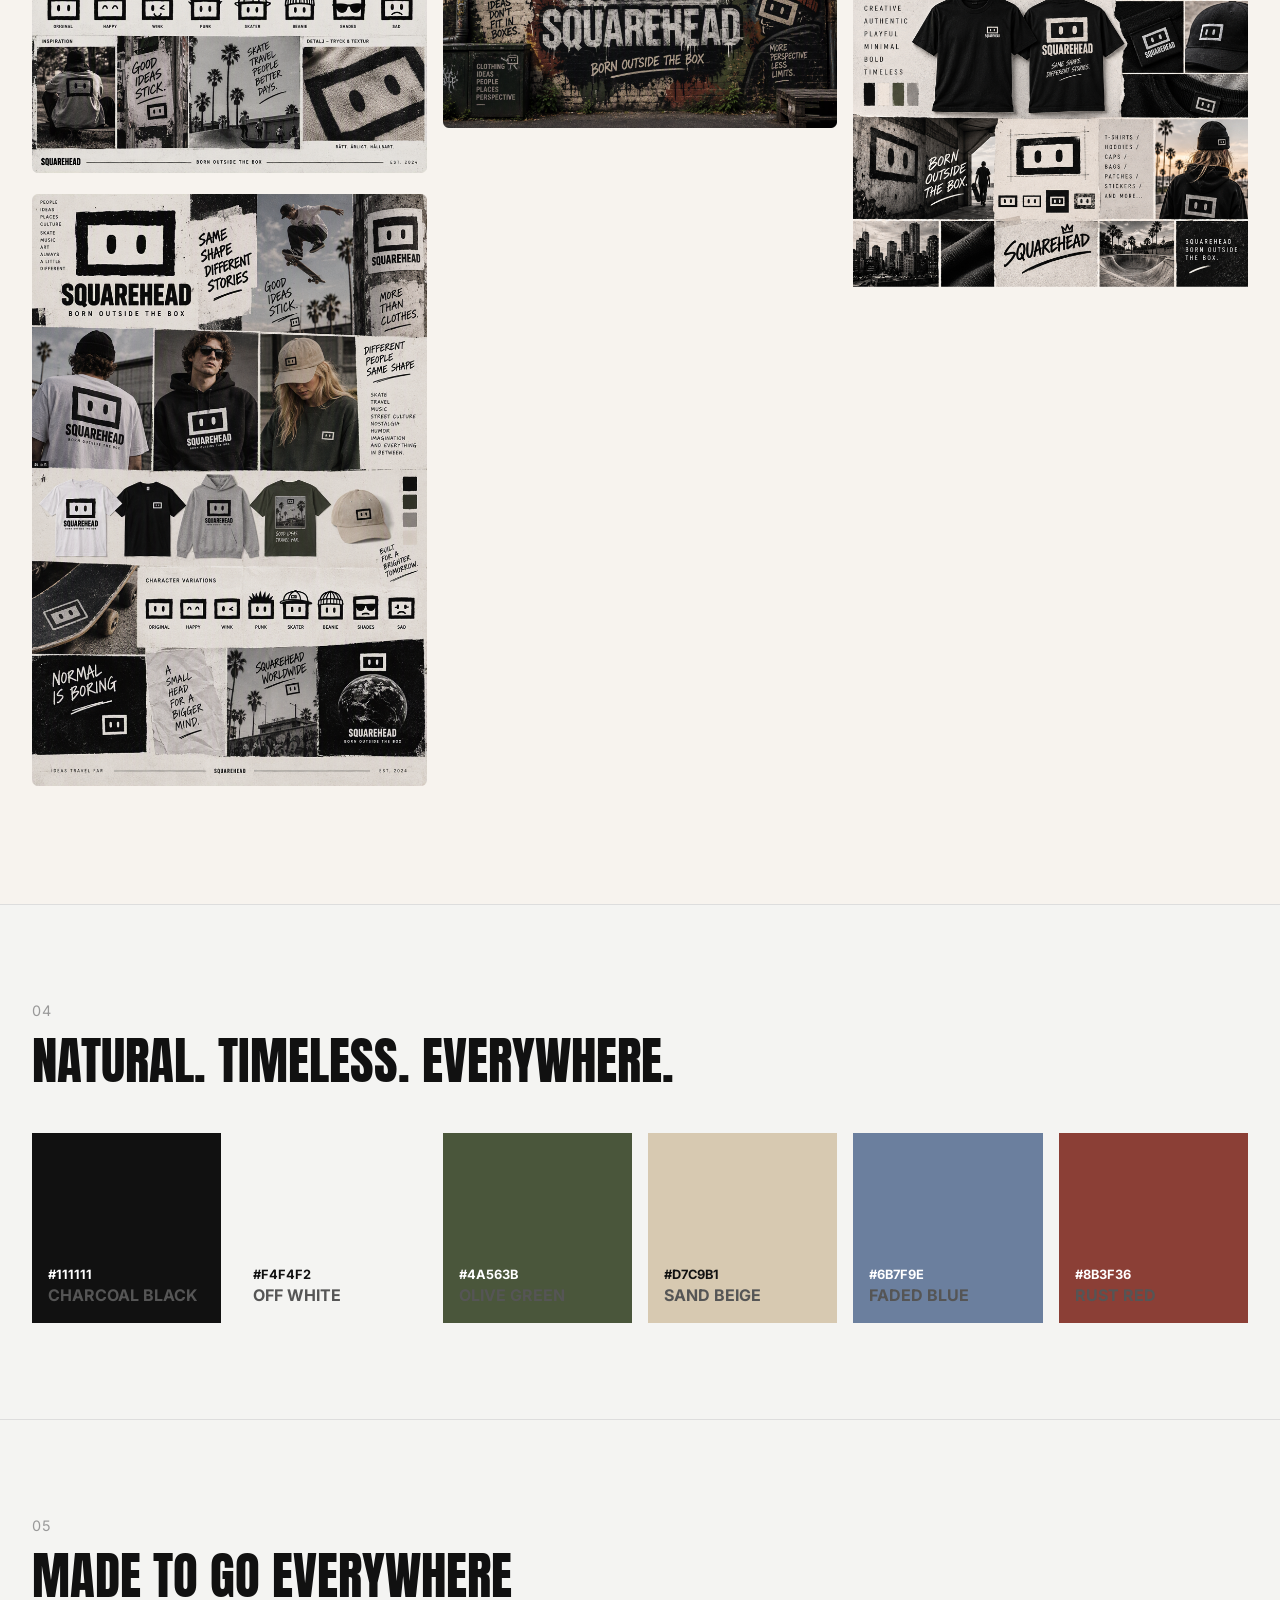
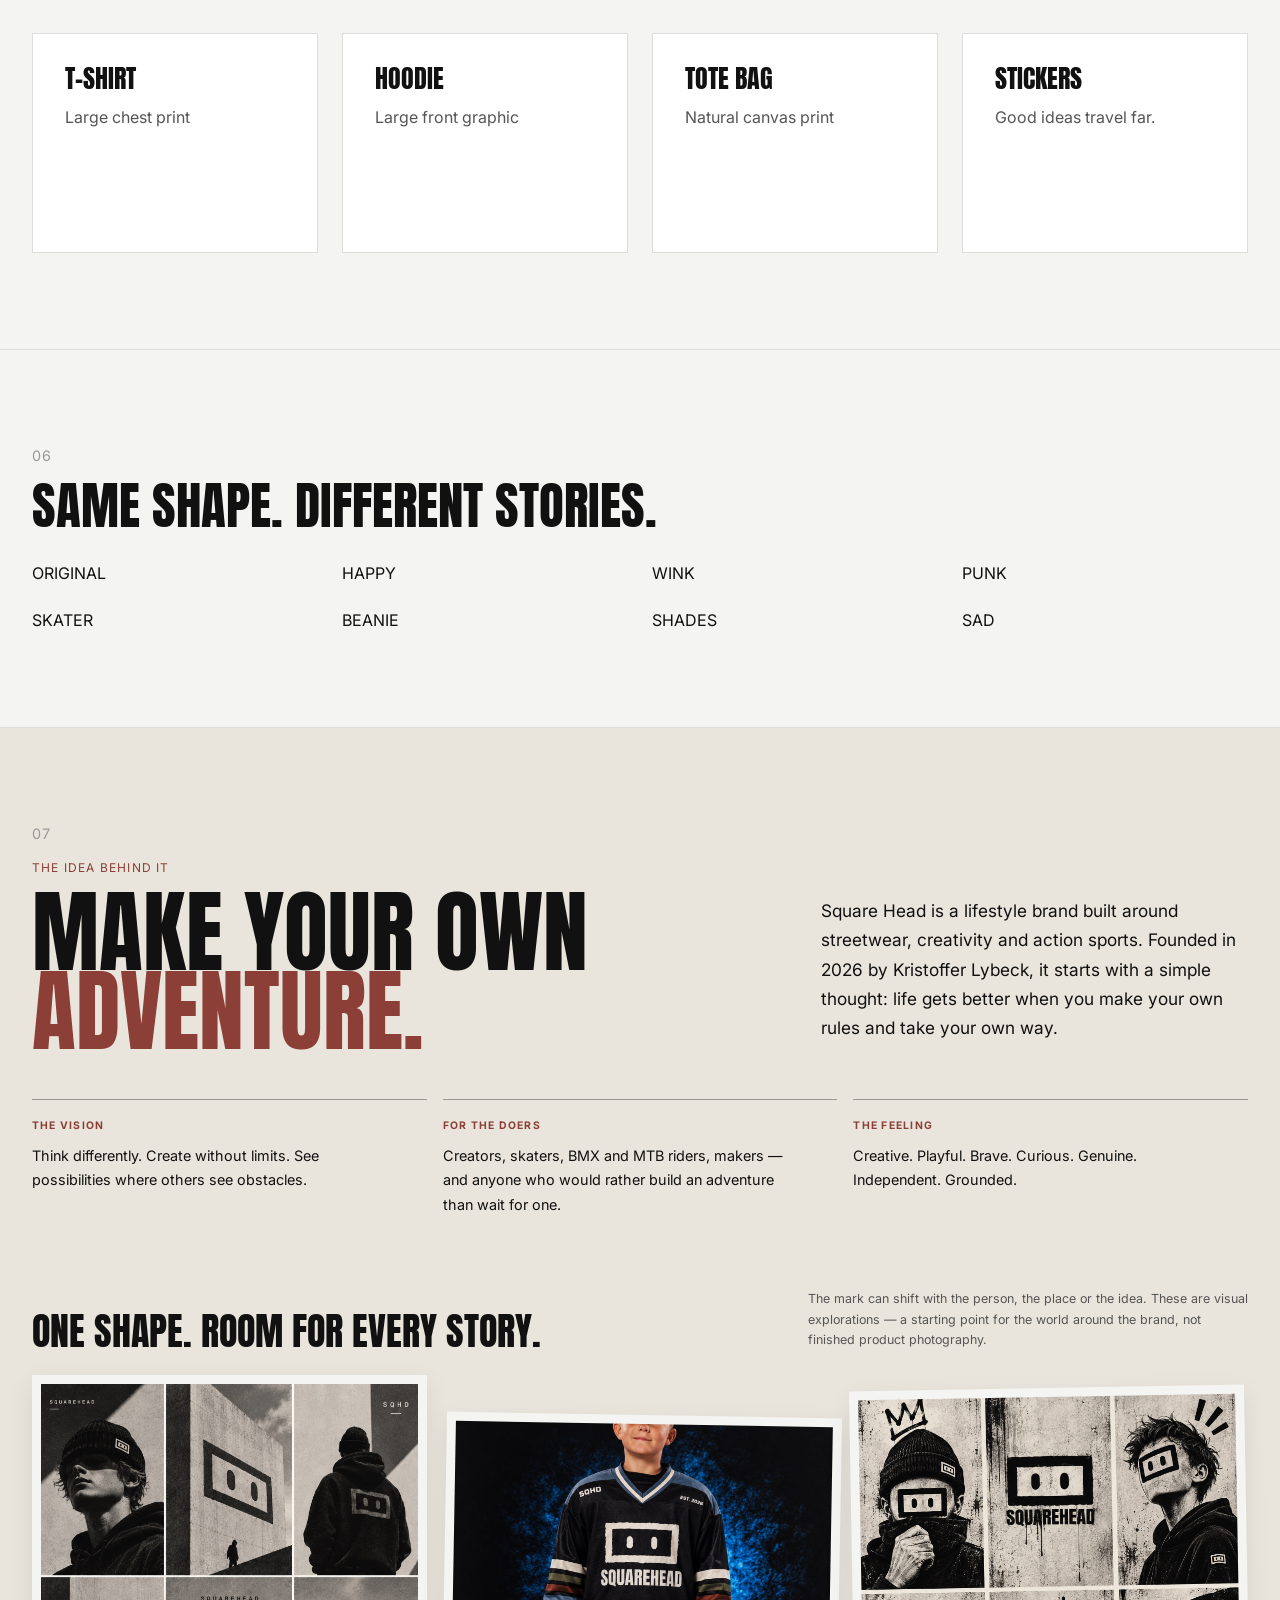
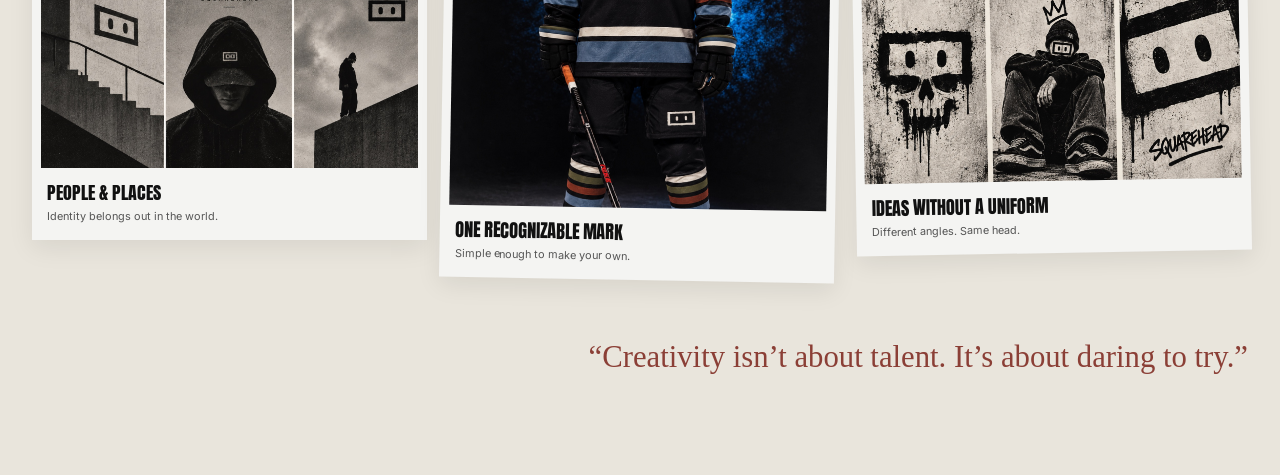
==== commit 75c2b3ee: "uppdated brand guid" ====
--- a/brandGuidelines.html
+++ b/brandGuidelines.html
@@ -9,6 +9,7 @@
 <link rel="preconnect" href="https://fonts.googleapis.com">
 <link rel="preconnect" href="https://fonts.gstatic.com" crossorigin>
 <link href="https://fonts.googleapis.com/css2?family=Anton&family=Inter:wght@400;600&family=Permanent+Marker&family=Rock+Salt&family=Caveat:wght@400;600&family=Archivo+Black&family=Bebas+Neue&display=swap" rel="stylesheet">
+<link rel="stylesheet" href="css/tokens.css">
 <link rel="stylesheet" href="css/brand.css">
 </head>
 
@@ -16,6 +17,11 @@
 
 <header class="hero">
 
+<div class="brand-nav">
+<a href="index.html">← Back to Squarehead</a>
+<span>Brand guidelines · 2026</span>
+</div>
+
 <h1>SQUAREHEAD</h1>
 
 
@@ -24,7 +30,7 @@
 
 <div class="hero-logo">
 
-<svg xmlns="http://www.w3.org/2000/svg" width="" height="" viewBox="0 0 1352 1106" fill="none">
+<svg xmlns="http://www.w3.org/2000/svg" width="1352" height="1106" viewBox="0 0 1352 1106" fill="none">
 <path d="M800.815 639.667C763.393 648.277 739.453 636.642 721.091 638.271C704.589 639.667 689.249 639.435 672.979 638.271L637.882 636.177H605.807C594.65 635.711 583.726 632.221 572.802 632.686L539.797 634.315C529.337 634.781 519.111 637.34 508.651 635.711C498.192 634.083 492.614 635.013 484.246 636.642C468.673 639.9 452.636 642.692 436.831 640.133C421.025 637.573 411.728 635.711 398.712 635.246C381.977 634.548 365.94 641.761 347.113 638.736L312.713 633.385C299.93 631.29 286.217 631.988 273.433 634.083C260.649 636.177 247.168 637.806 233.455 635.013C219.742 632.221 222.299 635.013 216.953 635.711L202.077 637.108C194.175 637.806 186.504 636.177 178.602 637.34C170.699 638.504 161.867 637.108 153.5 636.177C140.484 634.781 130.722 625.24 131.651 611.512C132.581 597.783 125.608 590.337 129.094 573.583L134.44 547.522C136.067 539.843 133.743 532.629 132.349 524.951C130.954 517.272 131.419 507.732 131.419 499.122C131.884 477.016 125.84 457.005 127.235 443.974C128.63 430.944 132.349 414.19 129.792 398.832C127.235 383.475 129.327 383.707 129.559 375.796L130.024 352.759C130.257 337.634 128.862 322.742 128.397 307.617C127.932 292.492 127.932 288.304 123.981 278.764C115.381 257.356 129.094 241.998 127.7 228.502C126.305 215.006 125.376 211.749 128.862 202.674C133.743 189.178 126.538 179.405 130.257 169.399C133.976 159.393 130.257 155.437 128.862 147.526C126.073 130.772 125.376 113.088 126.77 96.3339C127.7 86.5609 130.024 78.184 127.7 68.411C125.376 58.638 128.397 55.613 128.63 49.3304C128.862 43.0477 129.559 31.8785 137.23 26.5267C150.478 17.219 162.099 29.3189 172.791 26.0613C183.483 22.8036 203.472 19.5459 213.234 21.8728C222.996 24.1997 226.017 23.269 232.061 21.1748C238.104 19.0805 244.844 20.0113 251.817 21.1748C258.79 22.3382 265.066 20.4767 271.574 21.6401L291.795 25.3632C309.227 28.3882 329.216 19.5459 343.627 21.1748C358.037 22.8036 364.08 21.4075 374.772 21.1748L395.691 20.4767C405.453 20.244 414.982 19.3132 424.744 20.4767C434.506 21.6401 435.901 24.8978 441.014 24.6651C454.96 24.6651 468.209 25.5959 482.154 25.5959H528.175C538.17 28.3882 547.932 28.8536 558.159 26.7593C574.894 23.269 591.164 20.4767 608.363 20.244C625.563 20.0113 620.682 19.3132 626.493 17.219C639.276 12.5652 651.828 11.6344 665.541 10.7037L676.465 9.77291C692.967 6.98061 707.378 10.2383 722.718 15.8229C738.059 21.4075 742.01 16.5209 751.075 15.3575C760.14 14.194 762.696 15.3575 768.739 15.8229L785.707 17.219C794.074 17.9171 802.209 20.9421 810.809 20.7094C824.522 20.7094 837.771 19.7786 851.019 21.6401C864.268 23.5017 873.333 23.9671 884.954 21.6401C906.57 17.6844 918.889 27.4574 938.877 23.5017C958.866 19.5459 951.429 22.8036 958.169 22.3382L972.115 21.4075C983.039 20.7094 993.034 21.4075 1003.49 23.9671C1013.95 26.5267 1023.95 25.5959 1033.48 21.6401C1043.01 17.6844 1055.56 21.1748 1072.29 18.6152C1089.03 16.0556 1096 17.6844 1107.62 21.4075H1153.18C1153.18 21.1748 1172.24 22.1055 1172.24 22.1055H1195.25C1199.43 21.1748 1202.68 22.1055 1206.4 24.6651L1215.93 30.9478C1223.14 37.6958 1222.91 46.5381 1223.6 55.8457L1227.32 73.9956C1228.95 81.9071 1228.48 89.3532 1225.23 96.7993C1221.98 104.245 1221.05 115.182 1224.07 124.49C1227.09 133.797 1226.16 137.288 1225.23 144.268C1223.6 155.903 1230.81 164.745 1226.62 182.43C1222.44 200.114 1224.3 198.253 1224.3 206.397V225.477C1224.3 236.647 1224.53 246.652 1226.62 257.589C1228.72 268.525 1225.23 271.55 1226.16 278.066C1227.09 284.581 1228.95 292.027 1228.02 298.775C1226.16 310.642 1228.02 321.113 1229.18 332.981C1230.34 344.848 1221.05 362.765 1229.18 381.38C1236.15 396.971 1226.16 411.397 1225.93 436.063V459.099C1225.69 468.407 1224.77 477.249 1226.62 486.091C1231.04 507.266 1221.51 518.203 1226.86 533.095C1232.2 547.987 1231.27 555.2 1228.02 566.835C1225.69 574.979 1225.93 582.891 1225.93 591.5V605.462C1228.25 616.398 1225 628.265 1215 633.617C1199.2 642.227 1188.04 635.246 1175.96 637.806C1163.87 640.365 1154.57 639.667 1143.18 637.806C1134.12 636.177 1124.82 638.736 1115.52 638.271L1087.4 637.108C1080.66 636.875 1074.38 637.573 1067.64 635.711C1060.9 633.85 1054.63 633.85 1047.89 634.548L1017.21 638.038C1006.75 639.202 996.985 639.202 986.99 636.177C976.996 633.152 973.277 634.083 966.072 634.083H940.969C940.969 634.315 920.98 635.246 920.98 635.246C903.316 637.573 886.581 638.969 868.684 638.038L841.955 638.504C835.447 638.504 829.403 639.202 822.895 638.504C816.387 637.806 808.02 636.875 801.047 638.504L800.815 639.667ZM725.74 520.064L750.145 521.693C763.858 522.624 776.177 523.089 789.658 520.064C799.652 517.737 808.95 522.856 824.755 520.064C832.425 518.668 839.63 520.064 847.533 520.762L865.43 519.831C873.1 520.529 880.305 520.995 887.511 518.668C894.483 516.341 901.224 517.039 908.429 517.272C915.635 517.505 927.024 517.272 936.553 519.831C944.921 518.668 953.056 518.203 961.191 519.133C970.488 520.995 979.32 520.995 988.617 520.995H1013.72C1025.34 521.228 1036.27 522.158 1047.89 520.995C1059.51 519.831 1075.08 519.133 1088.79 520.53C1102.51 521.926 1095.53 517.737 1095.3 513.781L1094.14 475.62L1095.53 444.44V421.403C1095.3 421.403 1095.07 367.186 1095.07 367.186L1096 346.011V332.05L1097.16 300.869C1097.16 295.052 1098.32 289.7 1096.7 283.883C1095.07 278.066 1095.3 267.827 1095.53 259.683V221.522L1096 181.266V159.393C1096.23 152.878 1092.28 147.991 1085.77 147.991L1055.79 148.457C1048.12 148.457 1041.38 148.457 1033.48 147.759C1025.57 147.061 1021.62 148.922 1015.58 149.387C1003.03 150.318 990.942 149.853 978.623 148.224C966.304 146.595 960.726 147.293 951.429 148.224C942.131 149.155 930.278 148.922 919.818 147.991C909.359 147.061 899.597 147.526 889.37 148.457C879.143 149.387 861.014 149.62 846.836 147.991L828.241 145.897C815.225 147.293 802.906 146.362 790.123 144.268C775.247 146.13 760.837 145.897 746.194 143.105L721.091 145.199L663.914 145.897C655.314 145.897 646.714 147.759 638.347 145.897C626.028 143.105 614.174 143.105 601.623 144.036L574.661 146.13C567.223 146.828 559.321 147.526 552.115 145.897C544.91 144.268 536.775 143.57 528.408 145.199C520.04 146.828 515.159 146.362 508.419 145.199C499.122 143.803 490.522 144.268 481.457 146.13C462.863 149.853 444.268 149.62 425.209 148.689C406.15 147.759 406.615 152.412 391.042 150.784C375.469 149.155 375.702 149.62 368.032 150.784C353.156 152.645 339.443 149.62 324.567 148.689C309.692 147.759 283.195 153.809 259.487 147.061C235.779 140.313 253.444 148.457 252.514 151.016C250.655 156.601 251.585 160.789 253.676 165.909C259.72 181.266 252.282 200.812 254.839 218.031C257.395 235.25 257.163 244.558 256.233 258.287C255.303 272.016 257.395 268.525 256.93 273.644L255.536 295.517L255.071 325.534L256.233 356.715C256.466 363.23 254.606 370.211 254.839 376.727L256.001 401.857V430.943L256.466 454.911C256.93 467.709 256.233 479.343 254.839 492.141C253.444 504.939 256.698 509.128 258.325 517.272C267.39 522.158 277.384 514.247 296.676 519.133C302.254 520.53 307.832 519.831 313.643 519.599C328.519 518.435 343.627 517.737 358.502 518.901C369.891 519.831 380.35 520.762 391.507 519.366L407.545 517.272C415.68 516.108 423.582 515.876 431.717 517.737C439.852 519.599 445.663 519.831 452.868 520.064L484.943 521.46L516.089 520.297L561.18 518.435C573.034 517.97 585.353 519.133 597.207 520.064C609.061 520.995 611.385 520.995 619.287 521.228L637.185 521.926L675.303 518.435L694.362 520.064L725.275 520.53L725.74 520.064Z" fill="white"/>
 <path d="M882.605 409.398C865.786 425.674 835.835 423.318 817.634 409.398C809.339 403.188 804.271 394.407 803.81 384.342L802.428 350.719V317.525C802.197 317.525 803.119 282.189 803.119 282.189C803.58 265.057 809.8 247.282 825.467 237.216C840.212 227.579 861.409 228.436 876.385 237.645C885.6 243.213 891.36 252.207 894.125 261.844C896.89 271.481 900.115 285.187 900.115 297.18V325.877V363.783C900.115 380.701 895.047 397.405 882.375 409.612L882.605 409.398Z" fill="white"/>
 <path d="M524.061 412.135C508.209 424.684 486.528 424.684 470.909 412.784C456.921 402.183 450.16 385.956 448.995 369.08L447.829 352.204V323.211C447.363 295.517 440.602 258.736 466.013 242.509C483.031 231.475 513.338 230.176 529.656 243.374C546.908 259.601 548.306 278.425 548.306 300.926V330.784L548.073 367.349C548.073 384.658 538.282 400.885 524.061 412.135Z" fill="white"/>
@@ -314,6 +320,53 @@
 </section>
 
 
+<section class="brand-story" id="brand-story">
+<div class="section-number">07</div>
+<div class="brand-story-intro">
+<div>
+<p class="eyebrow">The idea behind it</p>
+<h2>Make your own<br><span>adventure.</span></h2>
+</div>
+<p class="brand-story-lede">Square Head is a lifestyle brand built around streetwear, creativity and action sports. Founded in 2026 by Kristoffer Lybeck, it starts with a simple thought: life gets better when you make your own rules and take your own way.</p>
+</div>
+
+<div class="brand-story-details">
+<article>
+<span class="story-kicker">The vision</span>
+<p>Think differently. Create without limits. See possibilities where others see obstacles.</p>
+</article>
+<article>
+<span class="story-kicker">For the doers</span>
+<p>Creators, skaters, BMX and MTB riders, makers — and anyone who would rather build an adventure than wait for one.</p>
+</article>
+<article>
+<span class="story-kicker">The feeling</span>
+<p>Creative. Playful. Brave. Curious. Genuine. Independent. Grounded.</p>
+</article>
+</div>
+
+<div class="brand-world-heading">
+<h3>One shape. Room for every story.</h3>
+<p>The mark can shift with the person, the place or the idea. These are visual explorations — a starting point for the world around the brand, not finished product photography.</p>
+</div>
+<div class="brand-world-grid">
+<figure class="brand-world-card brand-world-card--people">
+<img src="assets/images/stockphotos/brand-world-people.jpg" alt="Squarehead visual concept pairing streetwear portraits with the mark in an urban setting" loading="lazy">
+<figcaption><span>People &amp; places</span><span>Identity belongs out in the world.</span></figcaption>
+</figure>
+<figure class="brand-world-card brand-world-card--mark">
+<img src="assets/images/stockphotos/brand-world-mark.jpg" alt="Monochrome Squarehead visual concepts showing the icon across character, apparel and graphic treatments" loading="lazy">
+<figcaption><span>One recognizable mark</span><span>Simple enough to make your own.</span></figcaption>
+</figure>
+<figure class="brand-world-card brand-world-card--expression">
+<img src="assets/images/stockphotos/brand-world-expression.jpg" alt="Rough black-and-white Squarehead character and poster concepts with hand-drawn street-art energy" loading="lazy">
+<figcaption><span>Ideas without a uniform</span><span>Different angles. Same head.</span></figcaption>
+</figure>
+</div>
+<p class="brand-story-quote">“Creativity isn’t about talent. It’s about daring to try.”</p>
+</section>
+
+
 <section id="agent-memory" style="display: none;">
 
 <h2>AI BRAND MEMORY</h2>
--- a/css/tokens.css
+++ b/css/tokens.css
@@ -0,0 +1,18 @@
+:root {
+  --black: #111111;
+  --white: #f4f4f2;
+  --olive: #4a563b;
+  --sand: #d7c9b1;
+  --blue: #6b7f9e;
+  --rust: #8b3f36;
+
+  --ink: var(--black);
+  --paper: var(--white);
+
+  --display: "Anton", Impact, sans-serif;
+  --body: "Inter", Arial, sans-serif;
+  --marker: "Permanent Marker", cursive;
+  --rock: "Rock Salt", cursive;
+  --archivo: "Archivo Black", sans-serif;
+  --caveat: "Caveat", cursive;
+}
--- a/css/brand.css
+++ b/css/brand.css
@@ -1,11 +1,4 @@
 :root {
-    --black: #111111;
-    --white: #F4F4F2;
-    --olive: #4A563B;
-    --sand: #D7C9B1;
-    --blue: #6B7F9E;
-    --rust: #8B3F36;
-
     --container: 1600px;
 }
 
@@ -20,7 +13,7 @@
 body {
     background: var(--white);
     color: var(--black);
-    font-family: "Inter", sans-serif;
+    font-family: var(--body);
     line-height: 1.4;
 }
 
@@ -41,7 +34,7 @@
 h1,
 h2,
 h3 {
-    font-family: "Anton", sans-serif;
+    font-family: var(--display);
     text-transform: uppercase;
     font-weight: 400;
     line-height: .95;
@@ -79,6 +72,35 @@
     padding: 2rem;
 }
 
+.brand-nav {
+    display: flex;
+    align-items: center;
+    justify-content: space-between;
+    gap: 1rem;
+    margin-bottom: 2rem;
+    padding-bottom: .85rem;
+    border-bottom: 1px solid #ddd;
+    font-size: .68rem;
+    font-weight: 700;
+    letter-spacing: .08em;
+    text-transform: uppercase;
+}
+
+.brand-nav a {
+    display: inline-flex;
+    align-items: center;
+    gap: .45rem;
+    color: var(--black);
+}
+
+.brand-nav a:hover {
+    color: var(--rust);
+}
+
+.brand-nav span {
+    color: #777;
+}
+
 .hero h1 {
     margin-bottom: 3rem;
 }
@@ -104,6 +126,11 @@
     width: min(40vw, 500px);
 }
 
+.hero-logo svg {
+    width: min(100%, 500px);
+    height: auto;
+}
+
 .hero-logo h2 {
     margin-top: 2rem;
     color: white;
@@ -131,7 +158,7 @@
 
 .hero-message h3 {
     margin: 4rem 0;
-    font-family: "Permanent Marker", cursive;
+    font-family: var(--marker);
     font-size: clamp(2rem, 4vw, 4rem);
 }
 
@@ -139,6 +166,151 @@
     font-size: .75rem;
     letter-spacing: .1em;
     text-transform: uppercase;
+}
+
+.brand-story {
+    background: #e9e5dc;
+}
+
+.brand-story-intro {
+    display: grid;
+    grid-template-columns: minmax(0, 1.25fr) minmax(250px, .75fr);
+    align-items: end;
+    gap: clamp(2rem, 6vw, 6rem);
+}
+
+.brand-story-intro .eyebrow {
+    margin-bottom: 1rem;
+    color: var(--rust);
+}
+
+.brand-story-intro h2 {
+    margin-bottom: 0;
+    font-size: clamp(3.2rem, 7vw, 7rem);
+    line-height: .88;
+}
+
+.brand-story-intro h2 span {
+    color: var(--rust);
+}
+
+.brand-story-lede {
+    max-width: 470px;
+    margin-bottom: .5rem;
+    color: var(--black);
+    font-size: clamp(1rem, 1.35vw, 1.2rem);
+    line-height: 1.7;
+}
+
+.brand-story-details {
+    display: grid;
+    grid-template-columns: repeat(3, minmax(0, 1fr));
+    gap: 1rem;
+    margin: 3rem 0 4.5rem;
+}
+
+.brand-story-details article {
+    padding: 1.2rem 1rem 0 0;
+    border-top: 1px solid rgba(17, 17, 17, .35);
+}
+
+.story-kicker {
+    display: block;
+    margin-bottom: .65rem;
+    color: var(--rust);
+    font-size: .65rem;
+    font-weight: 700;
+    letter-spacing: .12em;
+    text-transform: uppercase;
+}
+
+.brand-story-details p {
+    max-width: 340px;
+    margin: 0;
+    color: var(--black);
+    font-size: .9rem;
+    line-height: 1.7;
+}
+
+.brand-world-heading {
+    display: flex;
+    align-items: end;
+    justify-content: space-between;
+    gap: 2rem;
+    margin-bottom: 1.5rem;
+}
+
+.brand-world-heading h3 {
+    max-width: 520px;
+    margin: 0;
+    font-size: clamp(1.7rem, 3vw, 2.8rem);
+    line-height: .98;
+}
+
+.brand-world-heading p {
+    max-width: 440px;
+    margin: 0;
+    font-size: .78rem;
+    line-height: 1.65;
+}
+
+.brand-world-grid {
+    display: grid;
+    grid-template-columns: 1fr 1fr 1fr;
+    align-items: start;
+    gap: 1rem;
+}
+
+.brand-world-card {
+    min-width: 0;
+    margin: 0;
+    padding: .55rem;
+    background: var(--white);
+    box-shadow: 0 8px 24px rgba(17, 17, 17, .08);
+}
+
+.brand-world-card:nth-child(2) {
+    margin-top: 2.5rem;
+    transform: rotate(1deg);
+}
+
+.brand-world-card:nth-child(3) {
+    margin-top: .8rem;
+    transform: rotate(-1deg);
+}
+
+.brand-world-card img {
+    width: 100%;
+    height: clamp(220px, 30vw, 410px);
+    object-fit: cover;
+    background: var(--sand);
+}
+
+.brand-world-card figcaption {
+    display: flex;
+    align-items: flex-start;
+    flex-direction: column;
+    gap: .2rem;
+    padding: .75rem .4rem .45rem;
+}
+
+.brand-world-card figcaption span:first-child {
+    font-family: var(--display);
+    font-size: 1.15rem;
+    text-transform: uppercase;
+}
+
+.brand-world-card figcaption span:last-child {
+    color: #555;
+    font-size: .68rem;
+}
+
+.brand-story-quote {
+    margin: 3.5rem 0 0;
+    color: var(--rust);
+    font-family: var(--marker);
+    font-size: clamp(1.25rem, 2.4vw, 2rem);
+    text-align: right;
 }
 
 /* CARDS */
@@ -183,27 +355,27 @@
 }
 
 .anton {
-    font-family: "Anton", sans-serif;
+    font-family: var(--display);
     font-size: clamp(3rem, 6vw, 6rem);
 }
 
 .marker {
-    font-family: "Permanent Marker", cursive;
+    font-family: var(--marker);
     font-size: clamp(2rem, 4vw, 4rem);
 }
 
 .rock {
-    font-family: "Rock Salt", cursive;
+    font-family: var(--rock);
     font-size: clamp(1.5rem, 3vw, 3rem);
 }
 
 .archivo {
-    font-family: "Archivo Black", sans-serif;
+    font-family: var(--archivo);
     font-size: clamp(2rem, 4vw, 4rem);
 }
 
 .caveat {
-    font-family: "Caveat", cursive;
+    font-family: var(--caveat);
     font-size: clamp(2rem, 4vw, 4rem);
 }
 
@@ -261,30 +433,30 @@
 }
 
 .charcoal {
-    background: #111111;
+    background: var(--black);
     color: white;
 }
 
 .offwhite {
-    background: #F4F4F2;
+    background: var(--white);
 }
 
 .olive {
-    background: #4A563B;
+    background: var(--olive);
     color: white;
 }
 
 .sand {
-    background: #D7C9B1;
+    background: var(--sand);
 }
 
 .blue {
-    background: #6B7F9E;
+    background: var(--blue);
     color: white;
 }
 
 .rust {
-    background: #8B3F36;
+    background: var(--rust);
     color: white;
 }
 
@@ -321,7 +493,74 @@
         padding: 3rem;
     }
 
+    .brand-story-intro {
+        grid-template-columns: 1fr;
+        gap: 1.5rem;
+    }
+
+    .brand-story-details {
+        gap: 1.25rem;
+    }
+
+    .brand-world-grid {
+        grid-template-columns: repeat(2, minmax(0, 1fr));
+    }
+
+    .brand-world-card:nth-child(2),
+    .brand-world-card:nth-child(3) {
+        margin-top: 0;
+    }
+
+    .brand-world-card:nth-child(3) {
+        grid-column: 1 / -1;
+    }
+
+    .brand-world-card:nth-child(3) img {
+        height: 360px;
+    }
+
+    .brand-world-heading {
+        align-items: flex-start;
+        flex-direction: column;
+        gap: .8rem;
+    }
+
     section {
         padding: 4rem 1.5rem;
     }
+}
+
+@media (max-width: 600px) {
+    .hero {
+        padding: 1.25rem;
+    }
+
+    .brand-nav {
+        margin-bottom: 1.5rem;
+        font-size: .58rem;
+    }
+
+    .brand-story-details,
+    .brand-world-grid {
+        grid-template-columns: 1fr;
+    }
+
+    .brand-story-details {
+        gap: 1.5rem;
+        margin: 2.5rem 0 3rem;
+    }
+
+    .brand-world-card:nth-child(3) {
+        grid-column: auto;
+    }
+
+    .brand-world-card img,
+    .brand-world-card:nth-child(3) img {
+        height: 340px;
+    }
+
+    .brand-story-quote {
+        margin-top: 2.5rem;
+        text-align: left;
+    }
 }
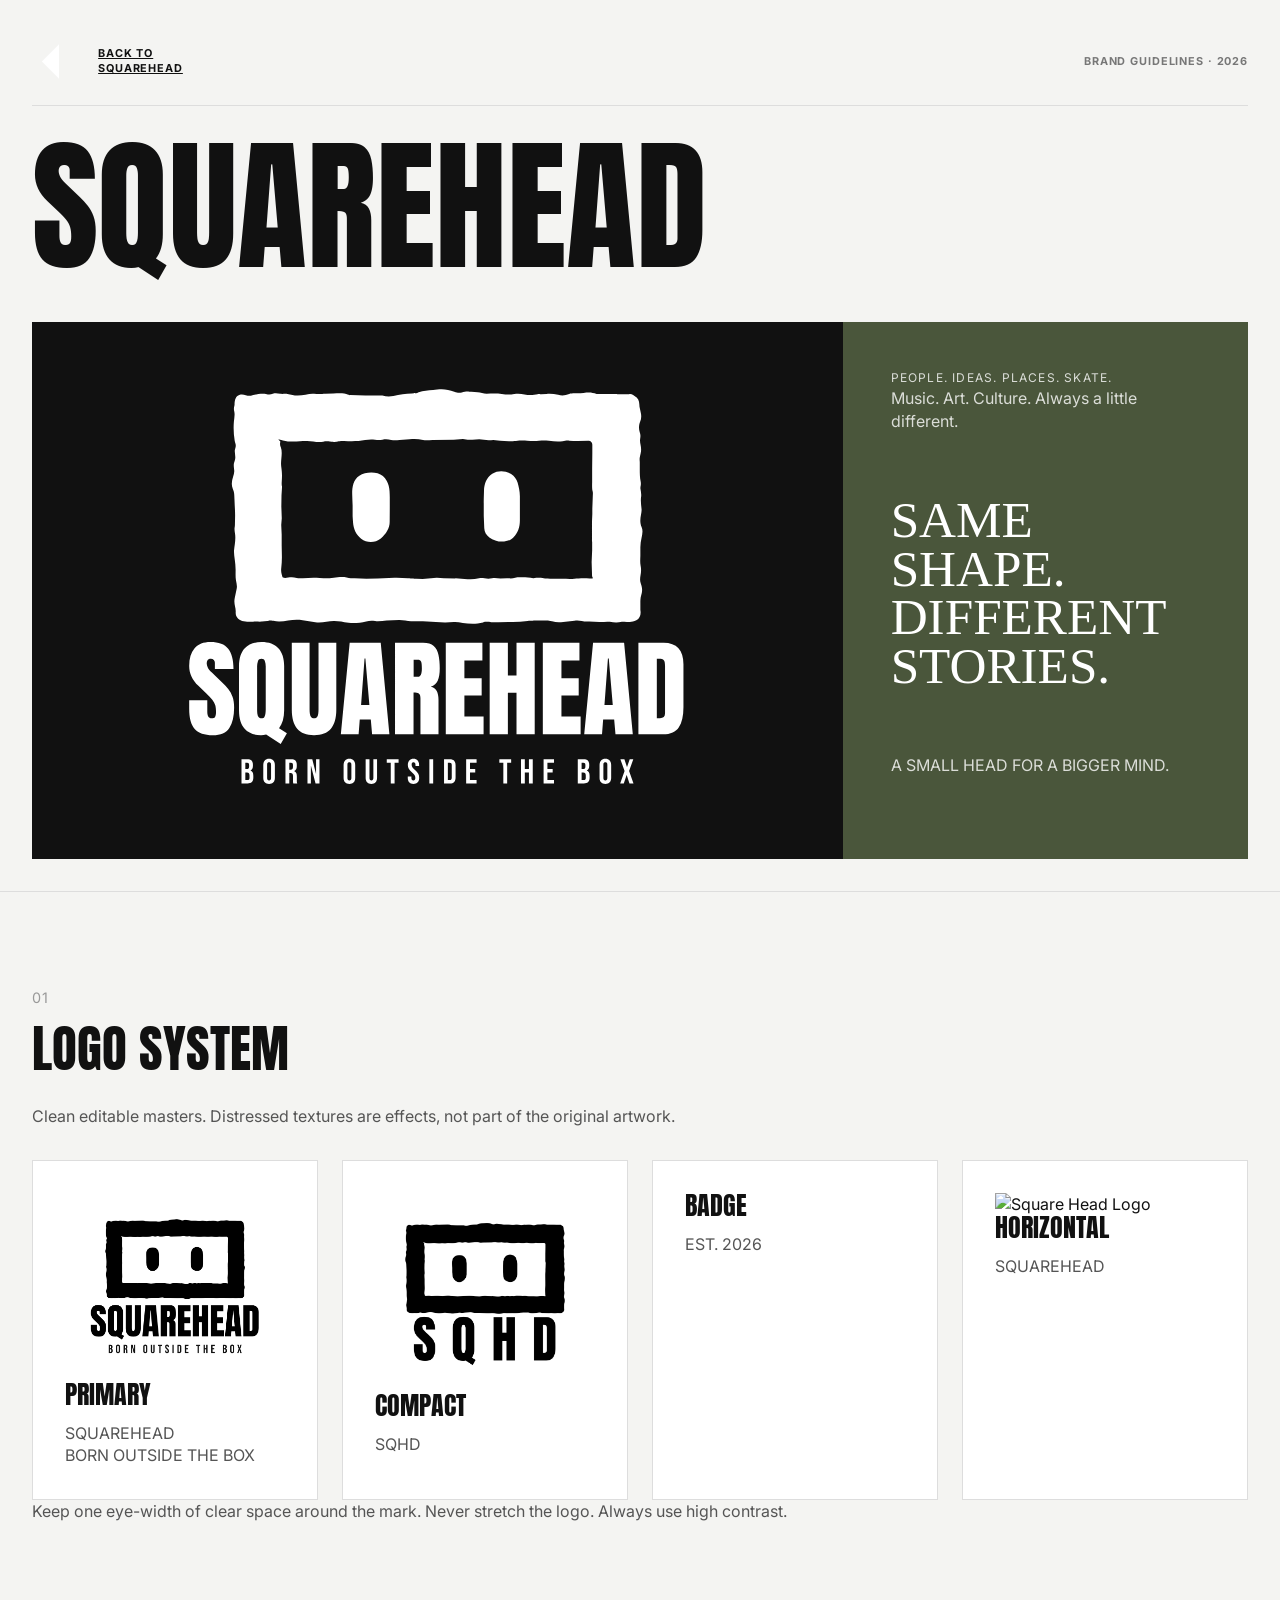
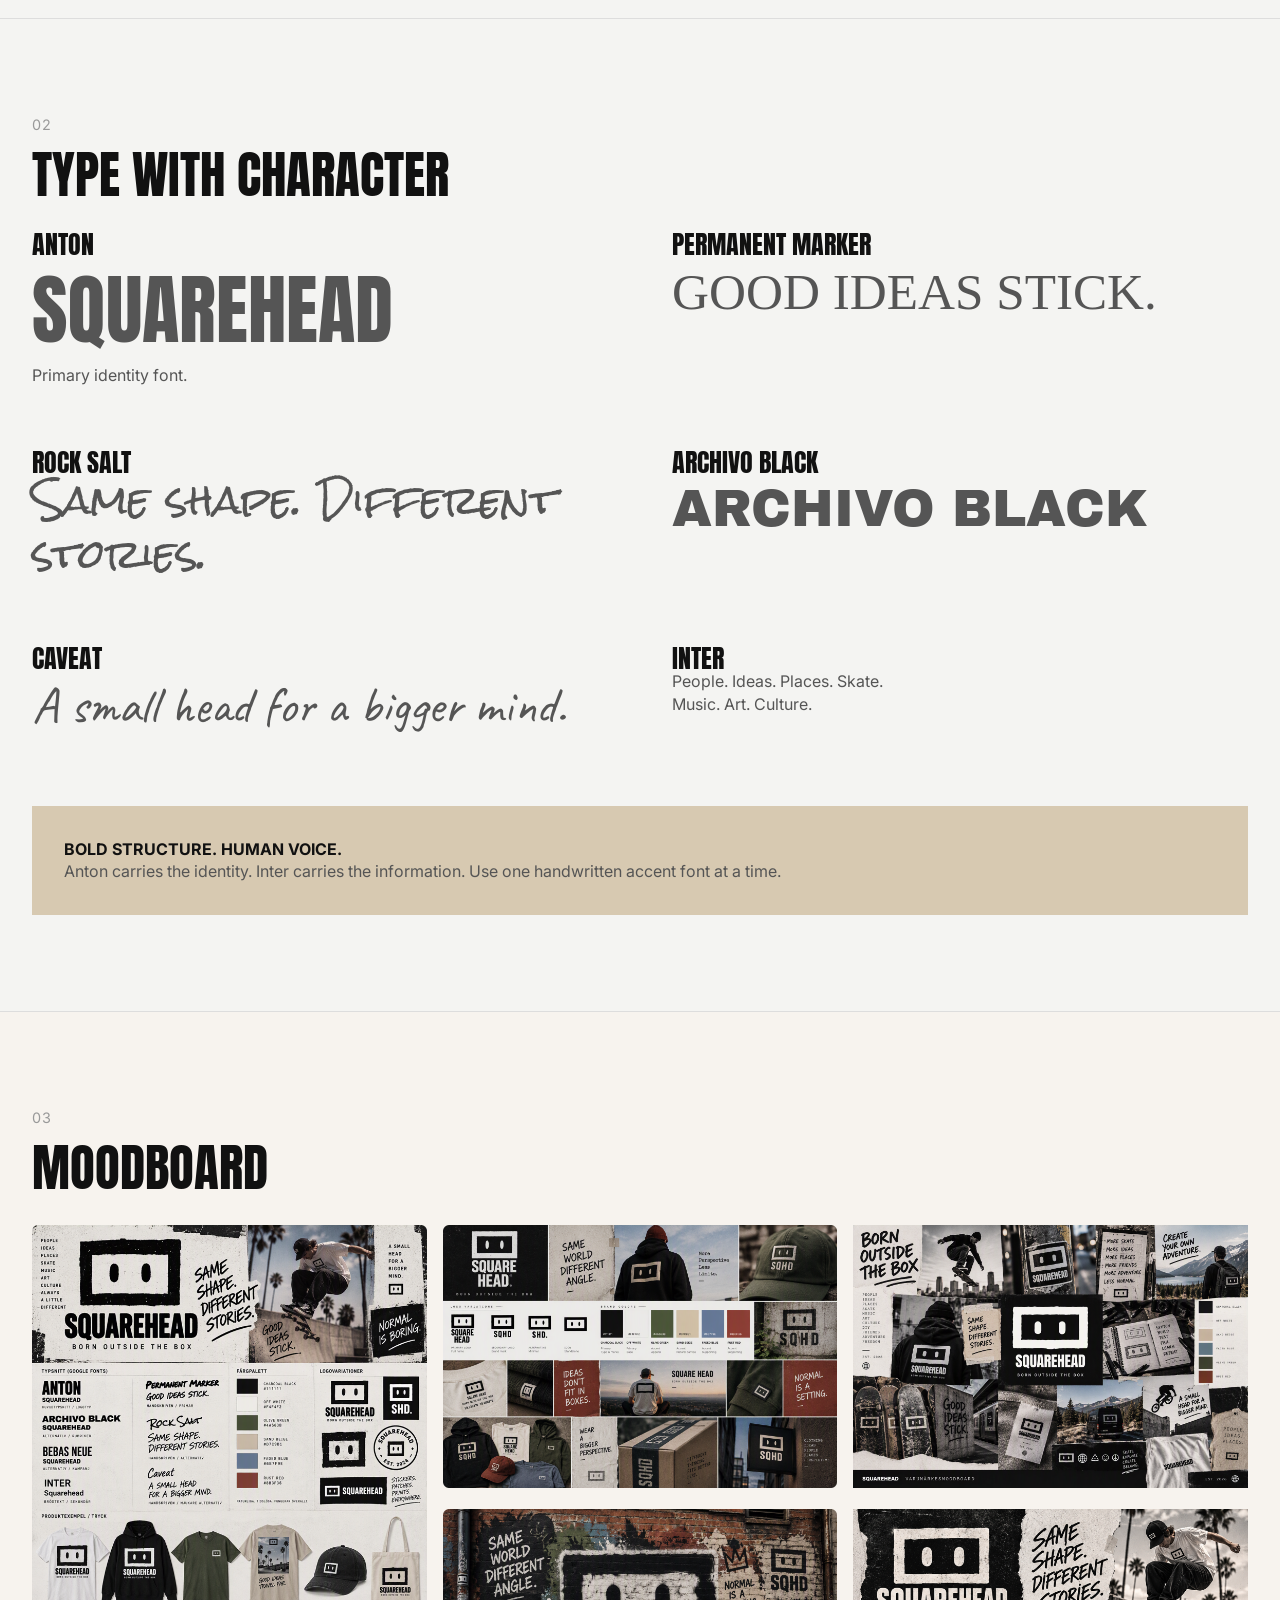
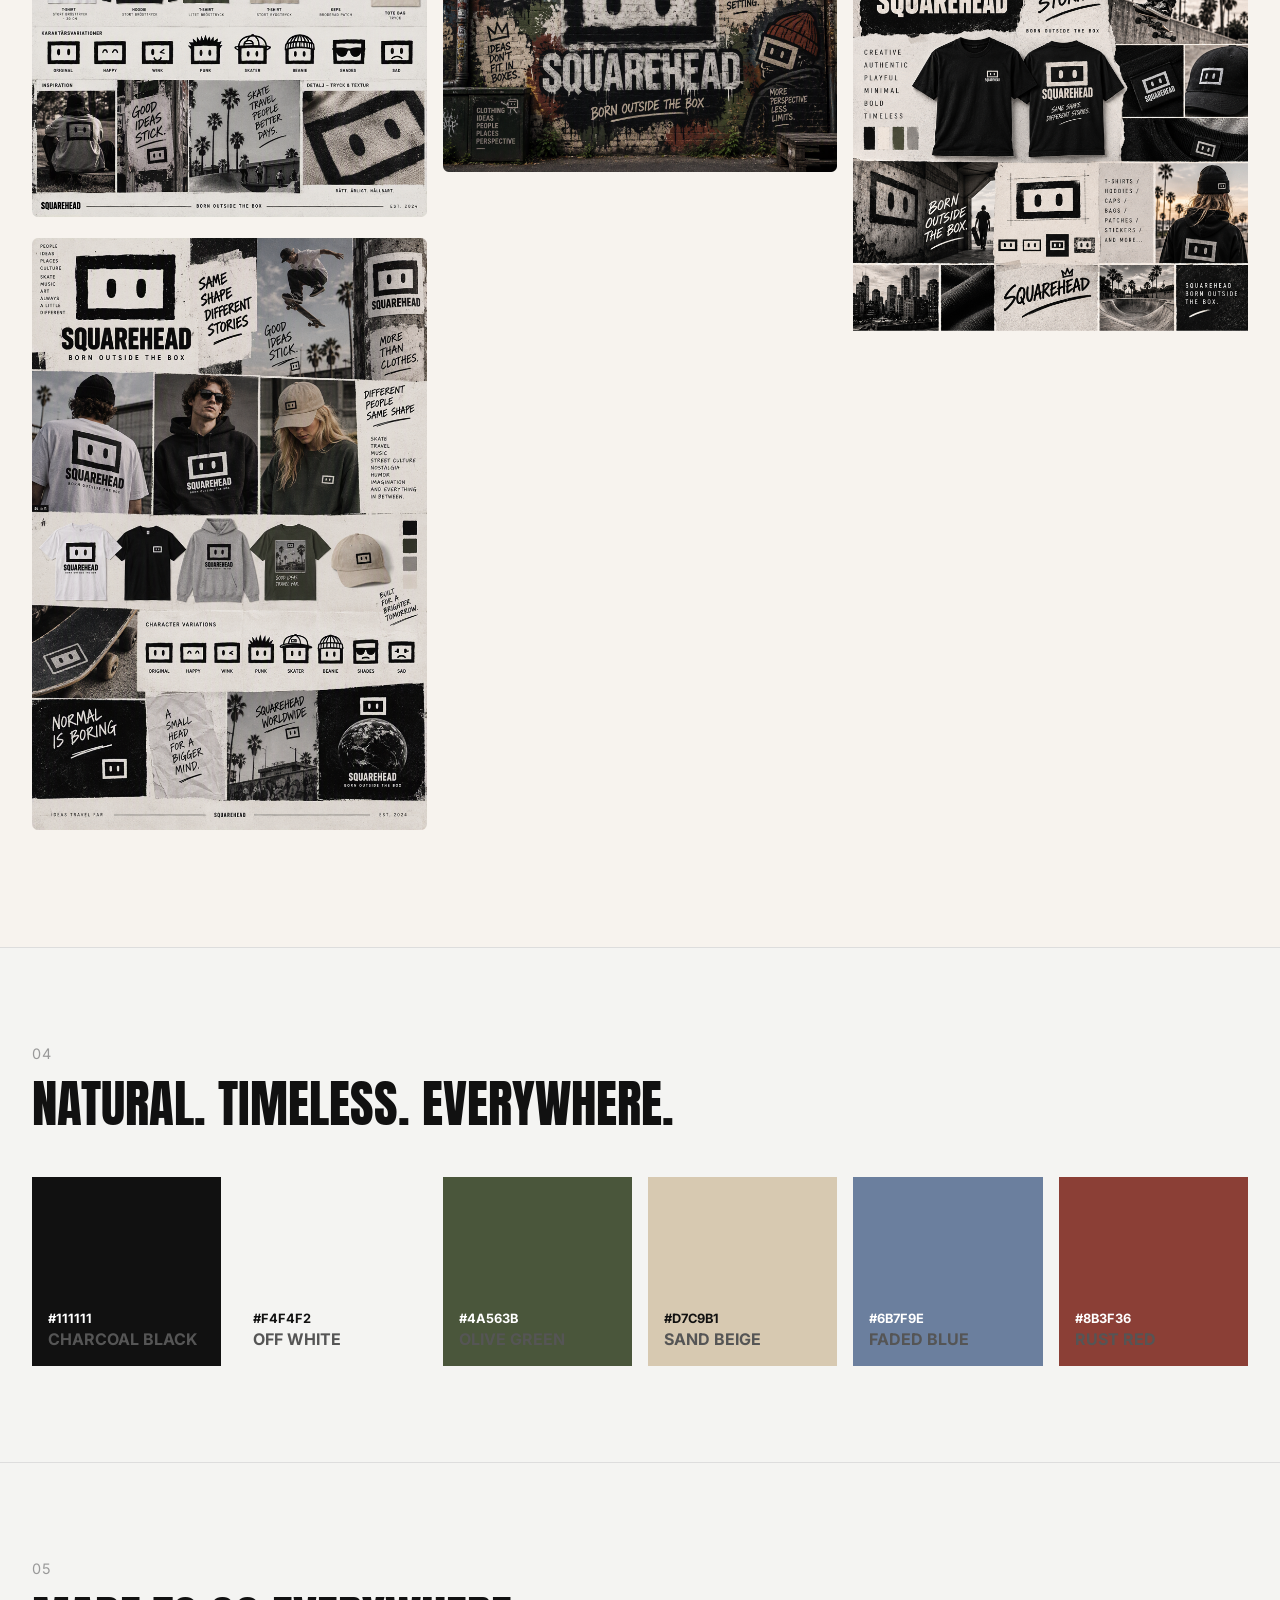
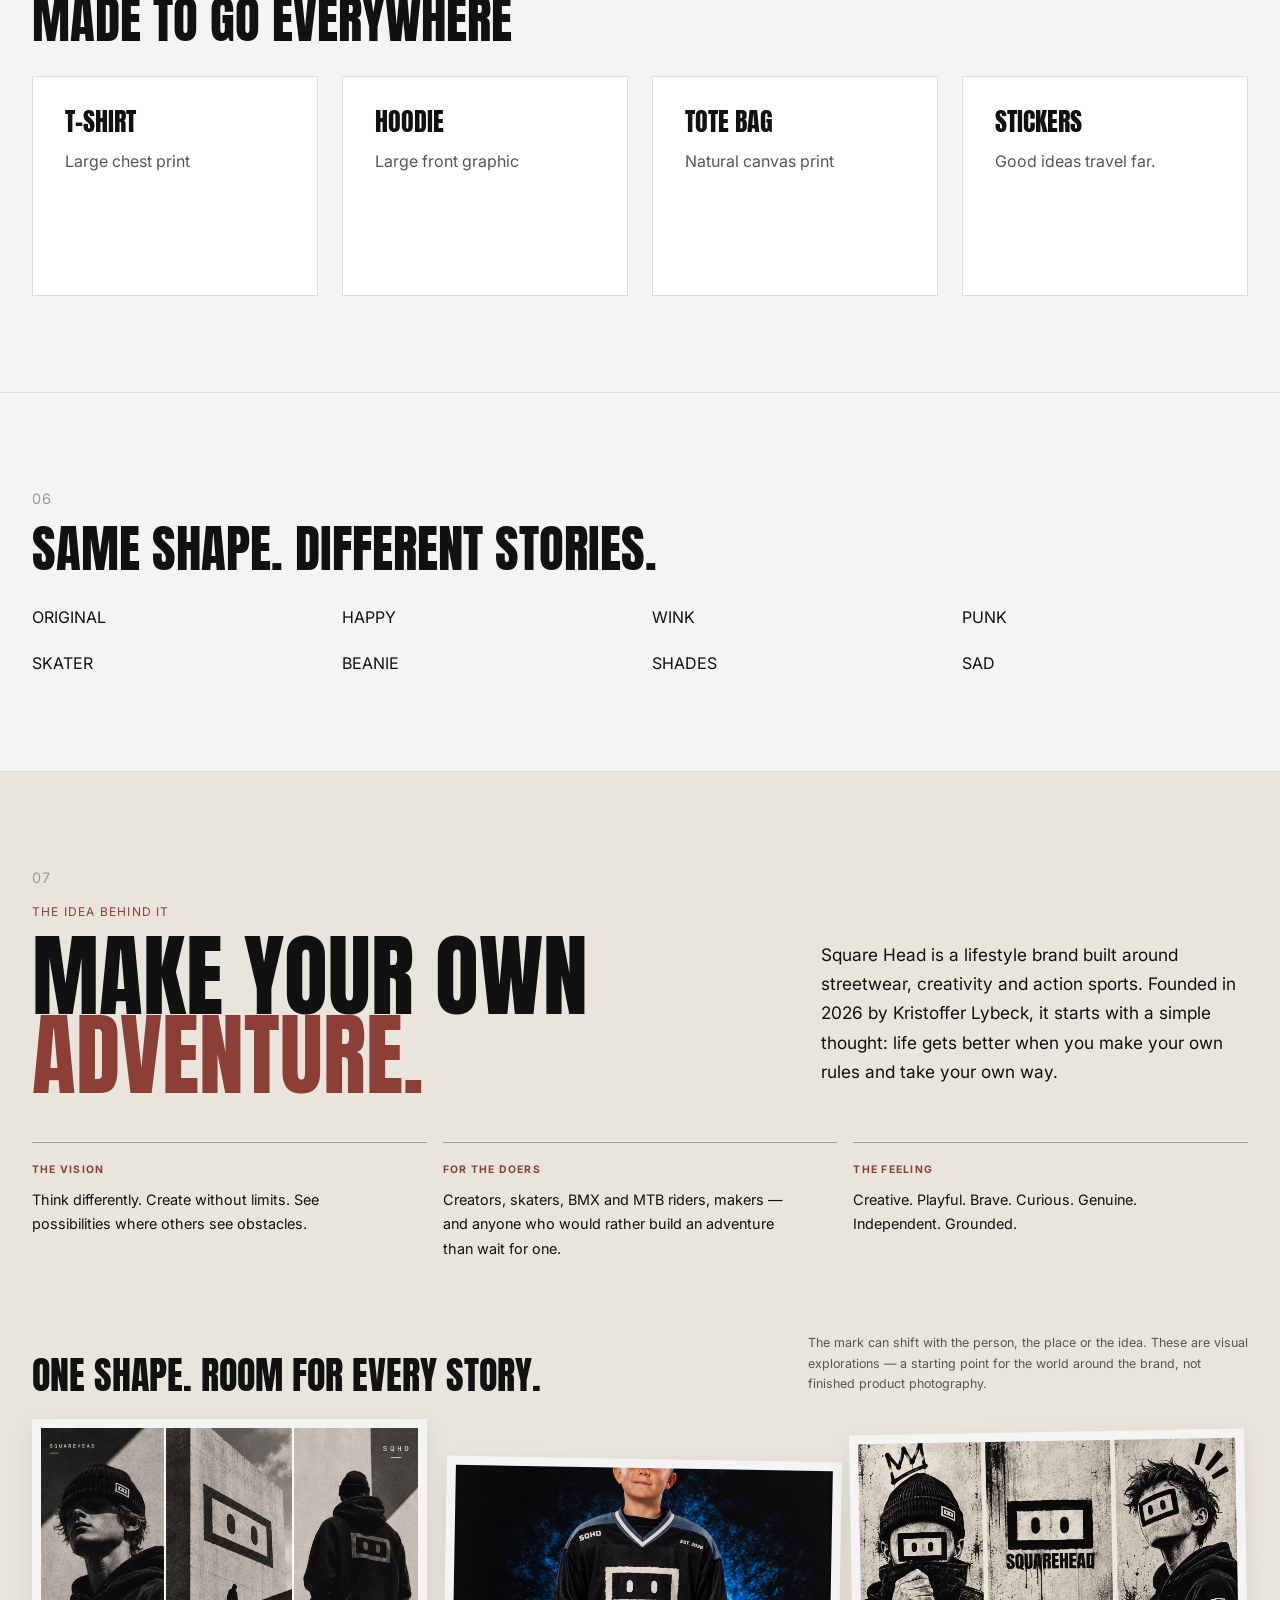
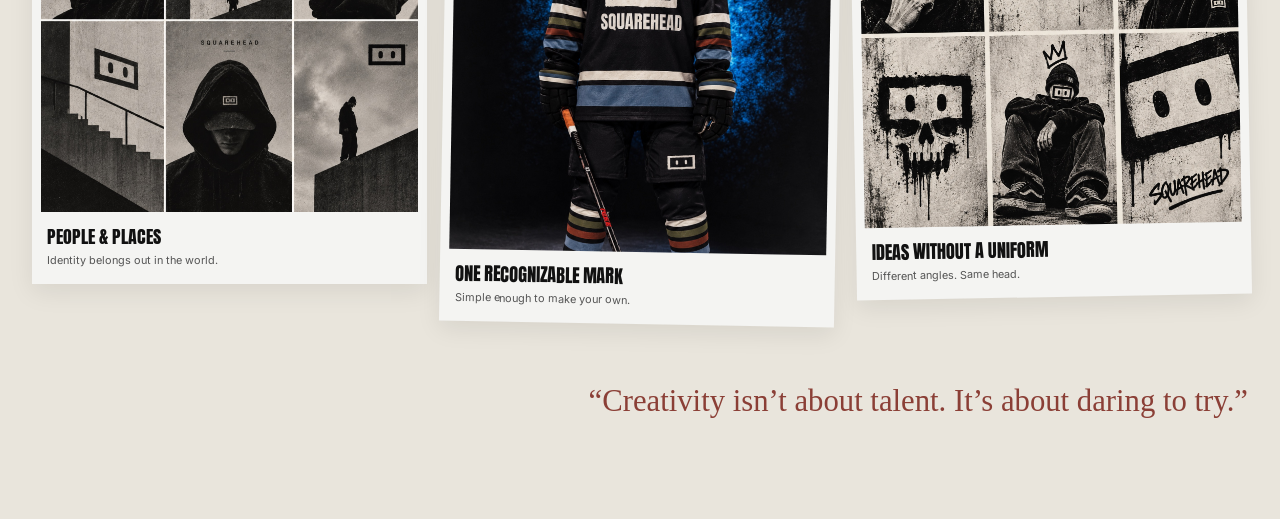
==== commit 2eb4d623: "arrow chanfe to svg all" ====
--- a/brandGuidelines.html
+++ b/brandGuidelines.html
@@ -4,7 +4,29 @@
     
 <meta charset="UTF-8">
 <meta name="viewport" content="width=device-width, initial-scale=1">
-<link rel="icon" type="image/x-icon" href="assets/logo/square-head-logo.svg">
+<meta name="description" content="Discover the SQUAREHEAD brand story, visual identity, logo system, typography and colours. An independent creative streetwear brand from Stockholm.">
+<meta name="robots" content="index, follow, max-image-preview:large">
+<link rel="canonical" href="https://www.sqhd.se/brandGuidelines.html">
+<link rel="icon" href="assets/logo/squarehead-icon.svg" type="image/svg+xml">
+<link rel="icon" href="assets/logo/icon-32.png" sizes="32x32" type="image/png">
+<link rel="apple-touch-icon" href="assets/logo/apple-touch-icon.png" sizes="180x180">
+<link rel="manifest" href="site.webmanifest">
+<meta property="og:type" content="website">
+<meta property="og:site_name" content="SQUAREHEAD">
+<meta property="og:title" content="SQUAREHEAD Brand Guidelines">
+<meta property="og:description" content="The story, visual identity and creative direction behind SQUAREHEAD — an independent streetwear and lifestyle brand from Stockholm.">
+<meta property="og:url" content="https://www.sqhd.se/brandGuidelines.html">
+<meta property="og:image" content="https://www.sqhd.se/assets/images/social-share.jpg">
+<meta property="og:image:secure_url" content="https://www.sqhd.se/assets/images/social-share.jpg">
+<meta property="og:image:type" content="image/jpeg">
+<meta property="og:image:width" content="1200">
+<meta property="og:image:height" content="630">
+<meta property="og:image:alt" content="SQUAREHEAD — Born outside the box. Independent streetwear and creative culture from Stockholm.">
+<meta property="og:locale" content="en_GB">
+<meta name="twitter:card" content="summary_large_image">
+<meta name="twitter:title" content="SQUAREHEAD Brand Guidelines">
+<meta name="twitter:description" content="The story, visual identity and creative direction behind SQUAREHEAD — an independent streetwear and lifestyle brand from Stockholm.">
+<meta name="twitter:image" content="https://sqhd.se/assets/images/social-share.jpg">
 <title>SQUAREHEAD Brand Guidelines</title>
 <link rel="preconnect" href="https://fonts.googleapis.com">
 <link rel="preconnect" href="https://fonts.gstatic.com" crossorigin>
@@ -18,7 +40,7 @@
 <header class="hero">
 
 <div class="brand-nav">
-<a href="index.html">← Back to Squarehead</a>
+<a href="index.html"><svg class="icon-arrow icon-arrow--left" viewBox="0 0 24 24" aria-hidden="true"><path d="M20 12H4m7-7-7 7 7 7"/></svg> Back to Squarehead</a>
 <span>Brand guidelines · 2026</span>
 </div>
 
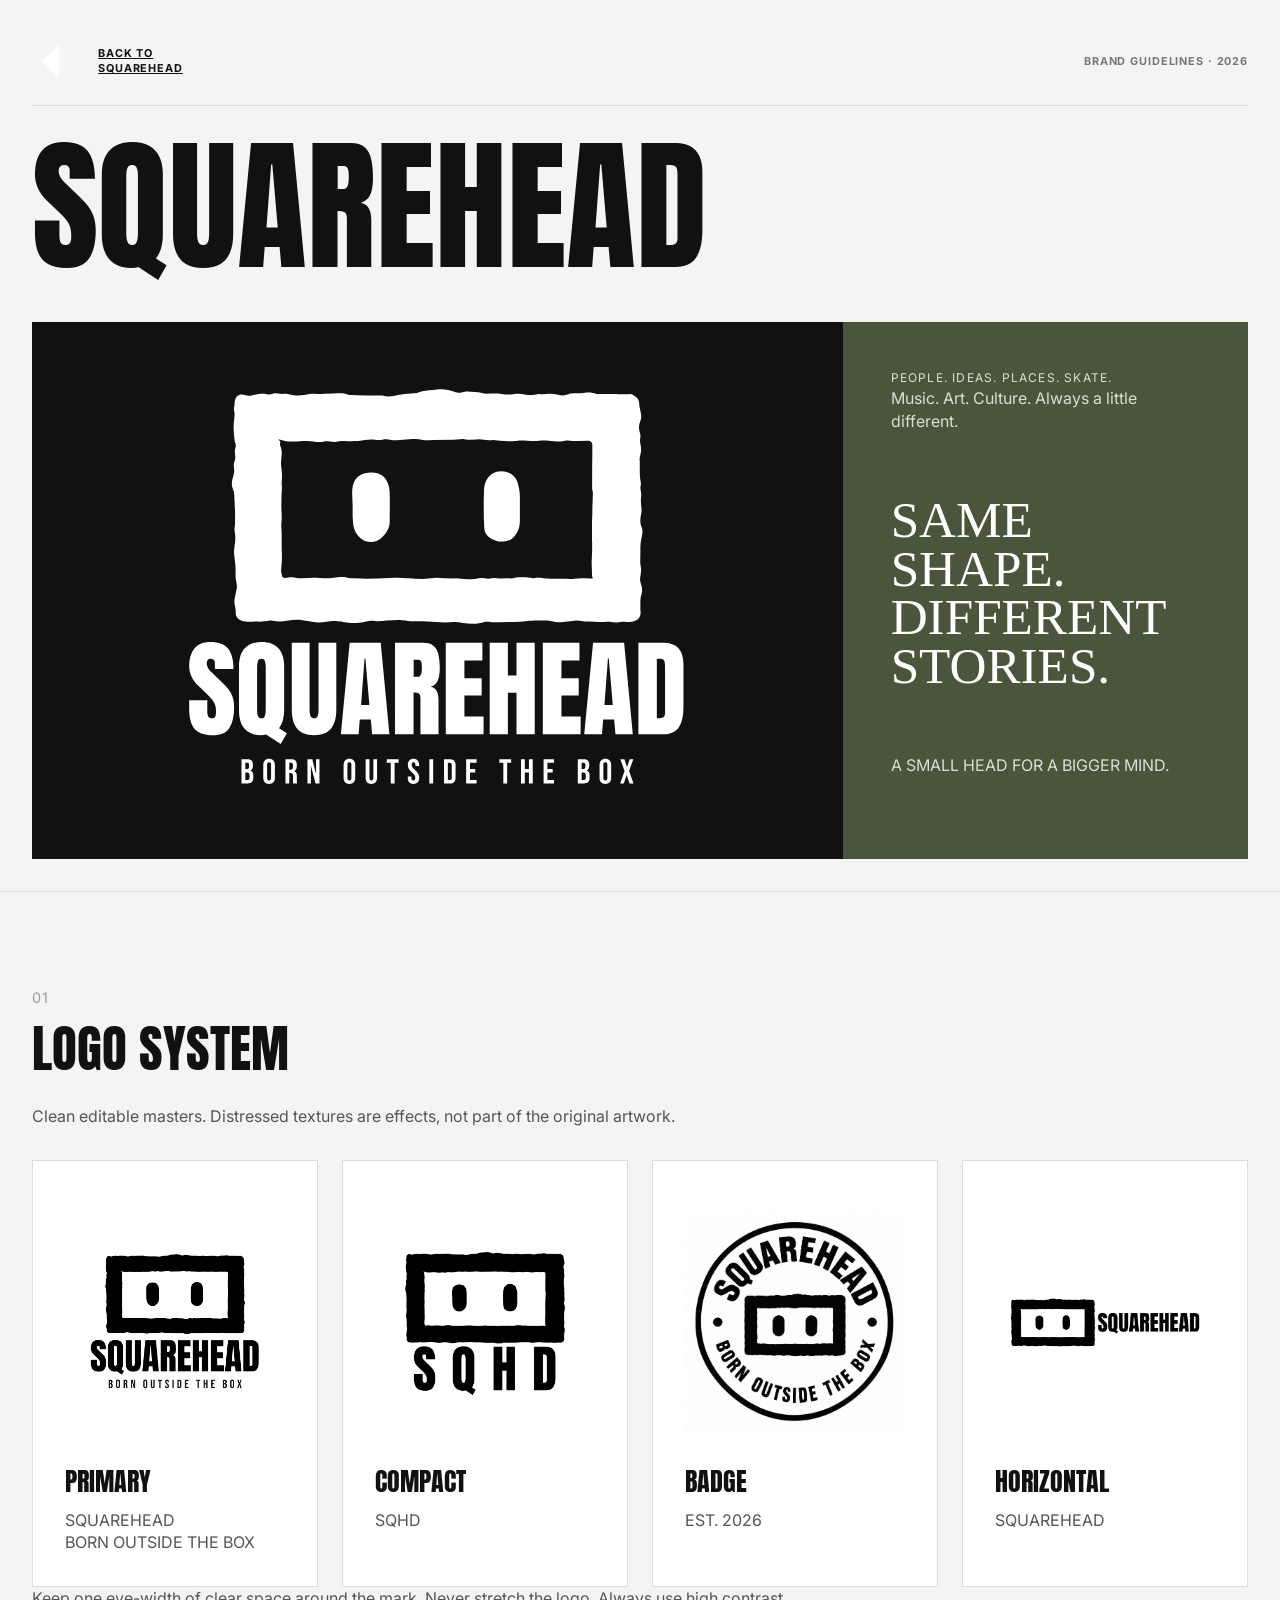
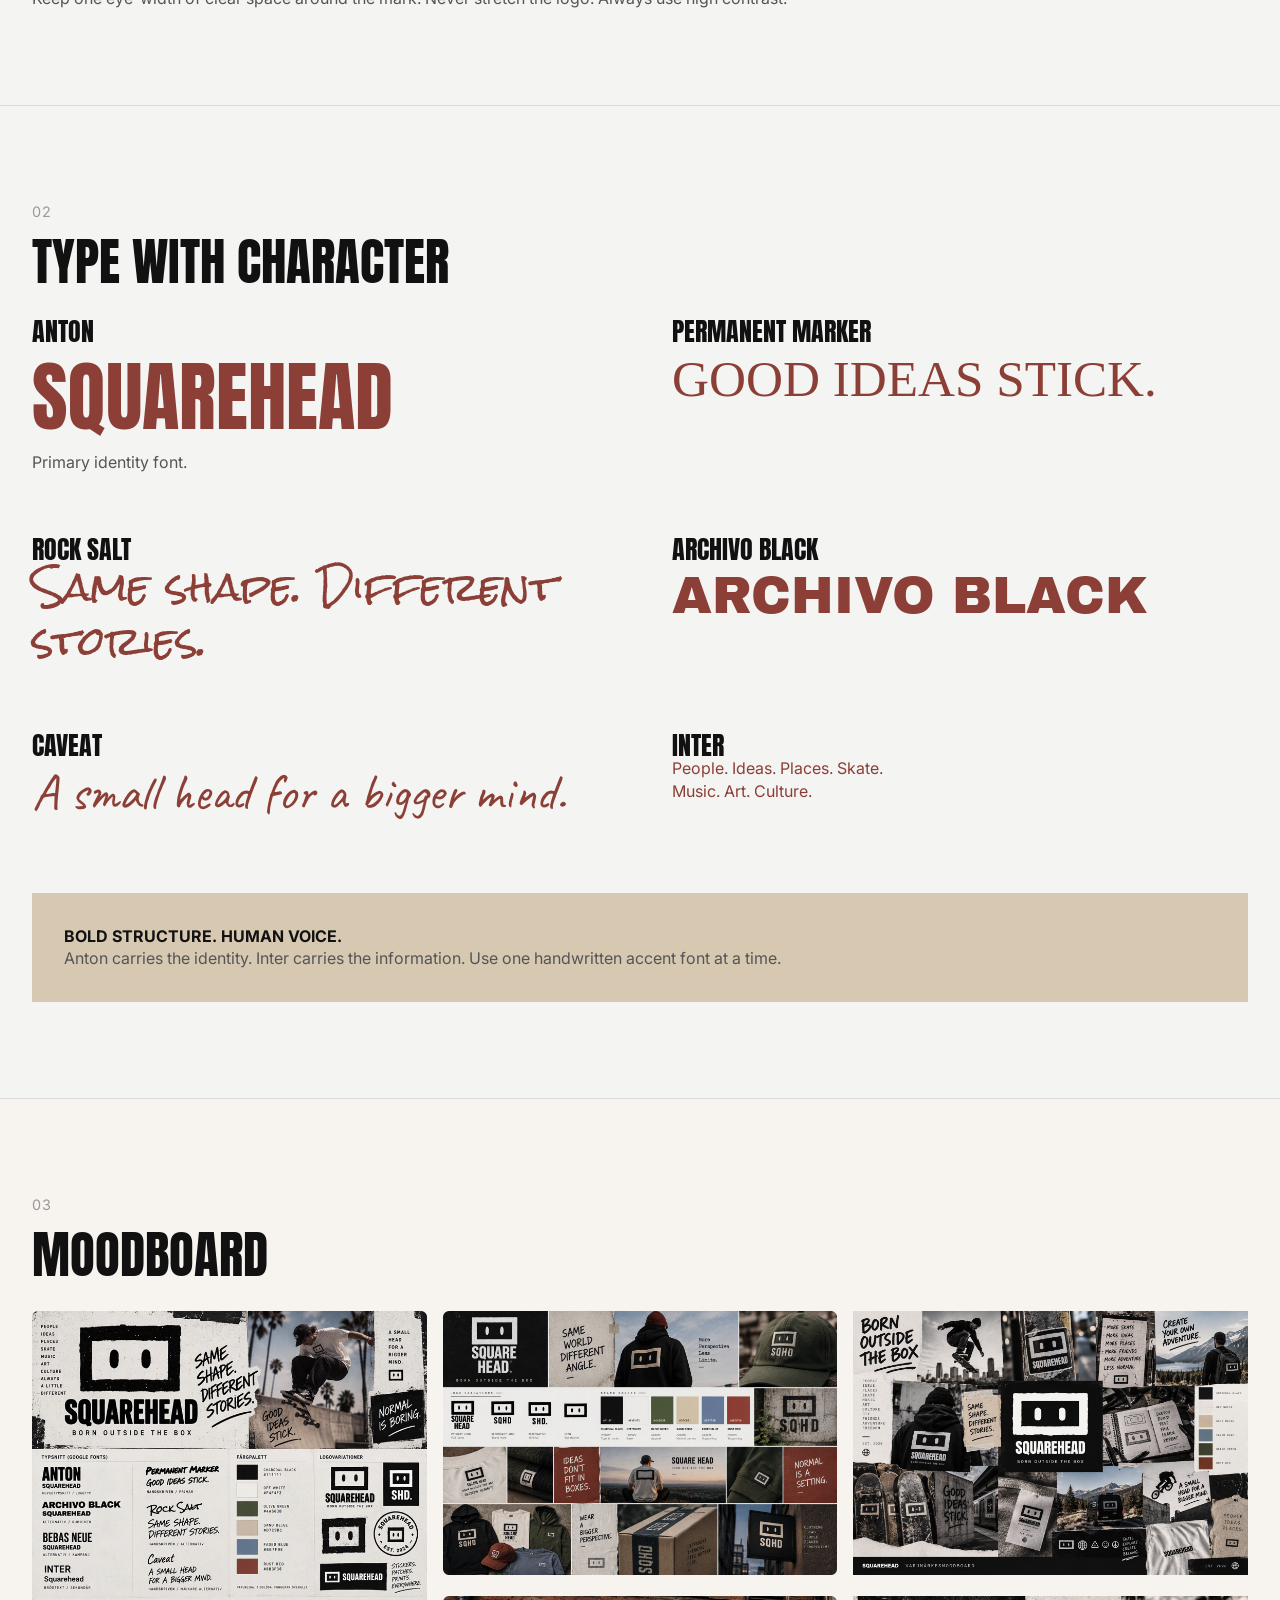
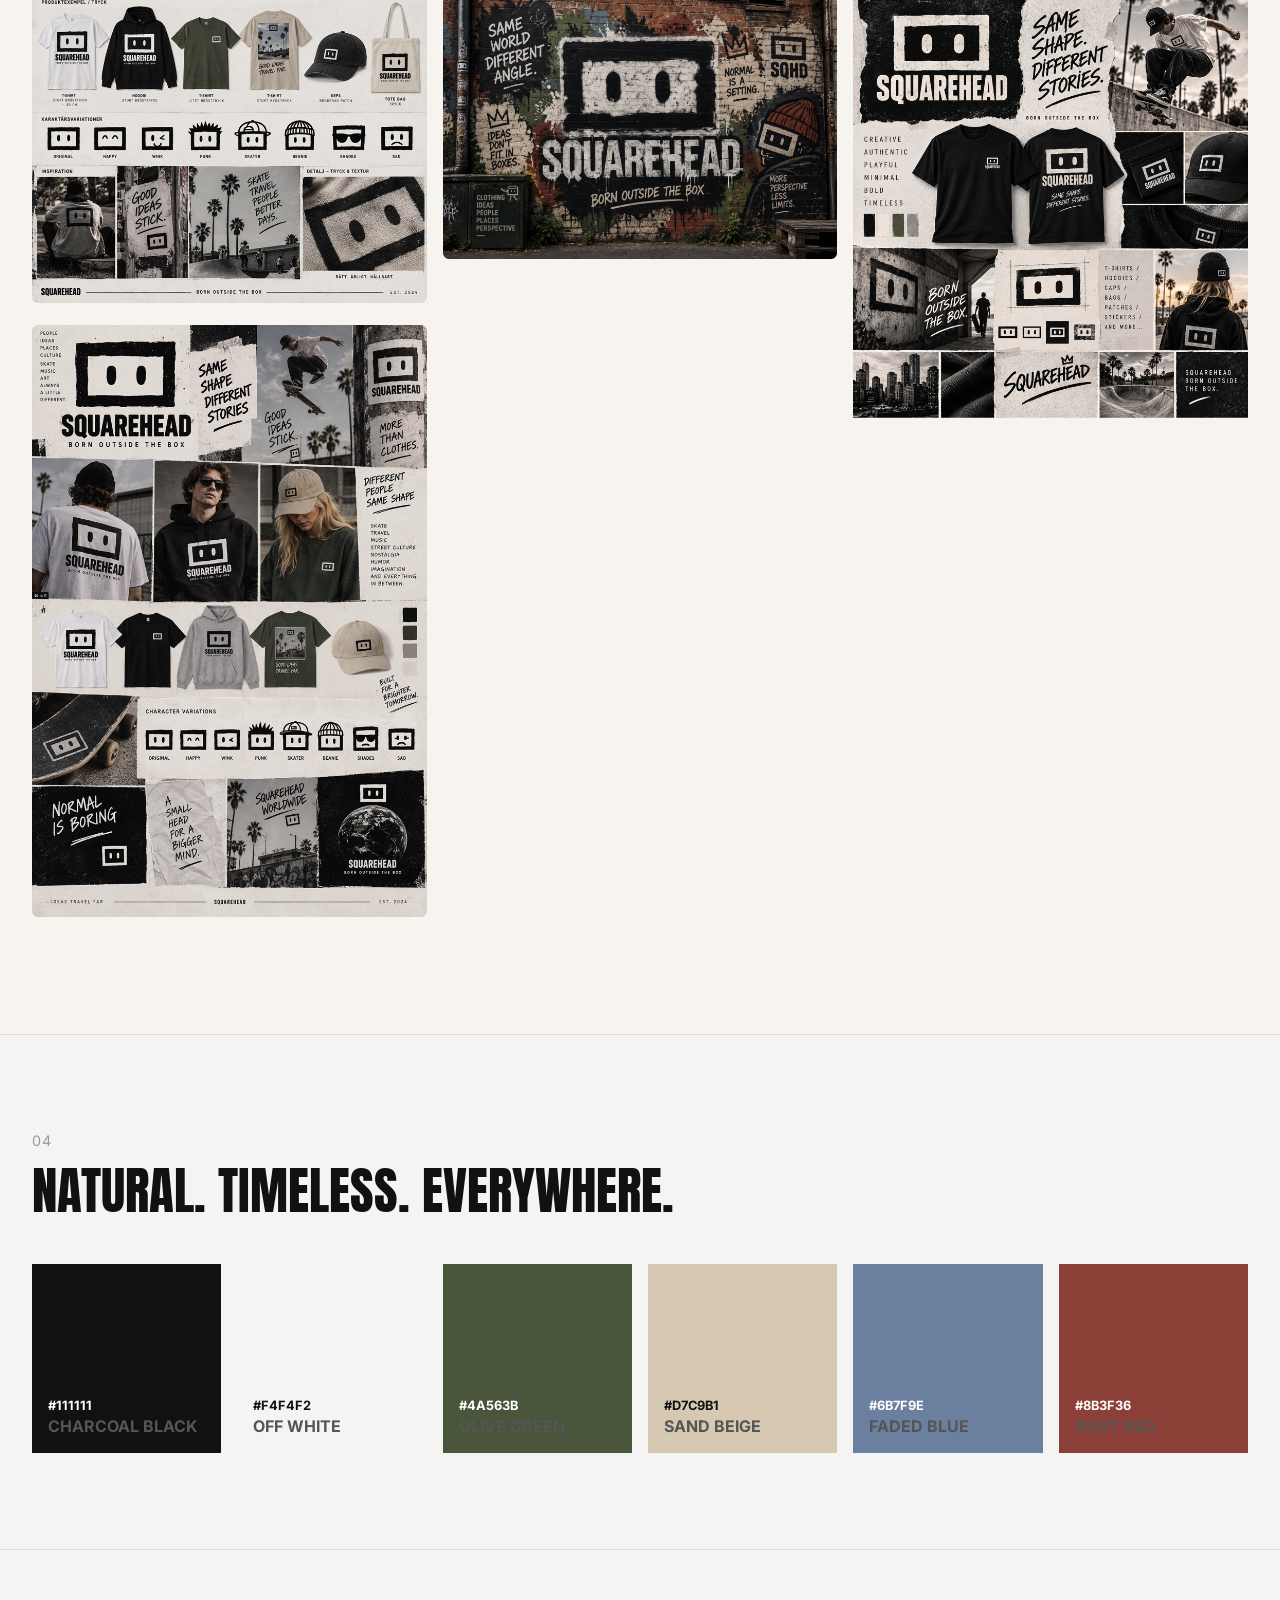
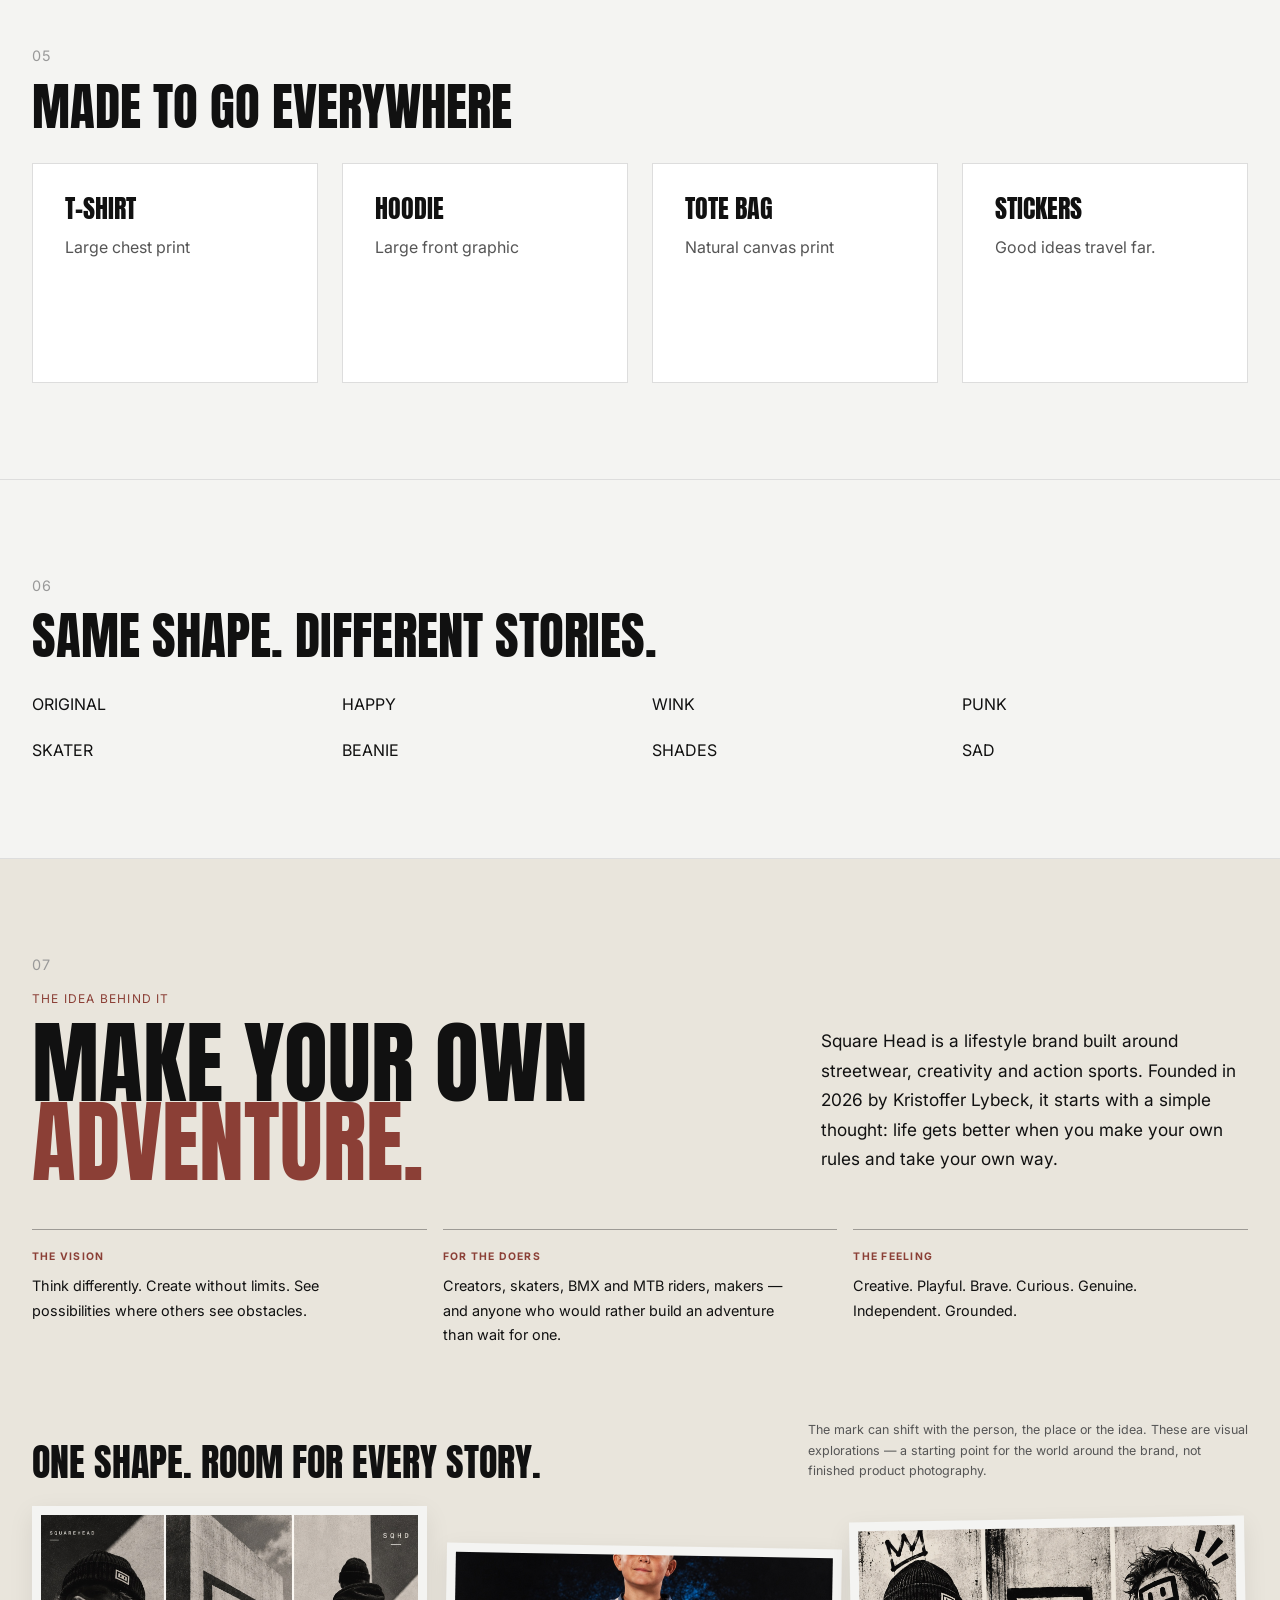
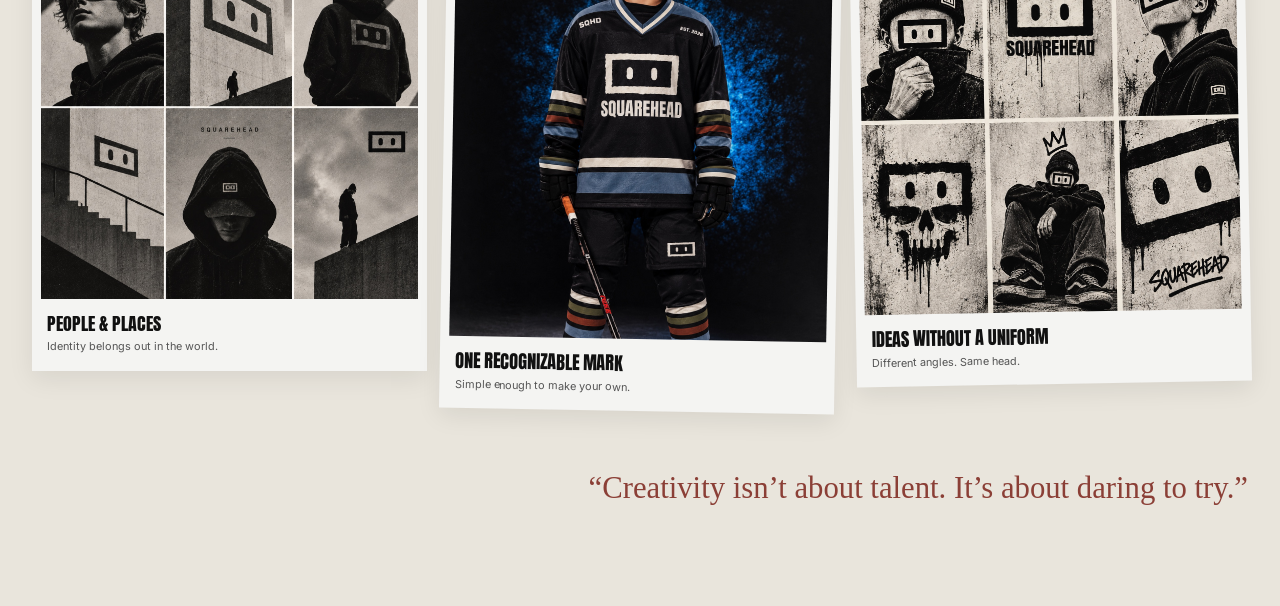
==== commit b158c44f: "new logos, updated brand page and footerlogo" ====
--- a/brandGuidelines.html
+++ b/brandGuidelines.html
@@ -106,25 +106,26 @@
 <div class="logo-grid">
 
 <div class="card">
- <img src="assets/logo/Full logo.png" alt="Square Head Logo">
+ <img src="assets/logo/Full logo.png" alt="SQUAREHEAD primary logo">
 <h3>PRIMARY</h3>
 <p>SQUAREHEAD</p>
 <p>BORN OUTSIDE THE BOX</p>
 </div>
 
 <div class="card">
-    <img src="assets/logo/S Q H D.png" alt="Square Head Logo">
+    <img src="assets/logo/S Q H D.png" alt="SQUAREHEAD compact logo">
 <h3>COMPACT</h3>
 <p>SQHD</p>
 </div>
 
 <div class="card">
+     <img src="assets/logo/BADGE.png" alt="SQUAREHEAD badge logo">
 <h3>BADGE</h3>
 <p>EST. 2026</p>
 </div>
 
 <div class="card">
-    <img src="assets/logo/org horizontal.png" alt="Square Head Logo">
+    <img src="assets/logo/ORG Horizontal.png" alt="SQUAREHEAD horizontal logo">
 <h3>HORIZONTAL</h3>
 <p>SQUAREHEAD</p>
 </div>
@@ -150,20 +151,20 @@
 
 <div>
 <h3>ANTON</h3>
-<p class="anton">SQUAREHEAD</p>
+<p class="anton type-sample">SQUAREHEAD</p>
 <p>Primary identity font.</p>
 </div>
 
 <div>
 <h3>PERMANENT MARKER</h3>
-<p class="marker">
+<p class="marker type-sample">
 GOOD IDEAS STICK.
 </p>
 </div>
 
 <div>
 <h3>ROCK SALT</h3>
-<p class="rock">
+<p class="rock type-sample">
 Same shape.
 Different stories.
 </p>
@@ -171,14 +172,14 @@
 
 <div>
 <h3>ARCHIVO BLACK</h3>
-<p class="archivo">
+<p class="archivo type-sample">
 ARCHIVO BLACK
 </p>
 </div>
 
 <div>
 <h3>CAVEAT</h3>
-<p class="caveat">
+<p class="caveat type-sample">
 A small head
 for a bigger mind.
 </p>
@@ -186,7 +187,7 @@
 
 <div>
 <h3>INTER</h3>
-<p>
+<p class="type-sample">
 People. Ideas. Places. Skate.
 <br>
 Music. Art. Culture.
--- a/css/brand.css
+++ b/css/brand.css
@@ -346,7 +346,23 @@
     margin-bottom: 1rem;
 }
 
+.logo-grid .card {
+    display: flex;
+    flex-direction: column;
+}
+
+.logo-grid .card img {
+    width: 100%;
+    height: clamp(200px, 22vw, 260px);
+    margin: 0 auto 1rem;
+    object-fit: contain;
+}
+
 /* TYPE */
+
+.type-sample {
+    color: var(--rust);
+}
 
 .type-grid {
     display: grid;
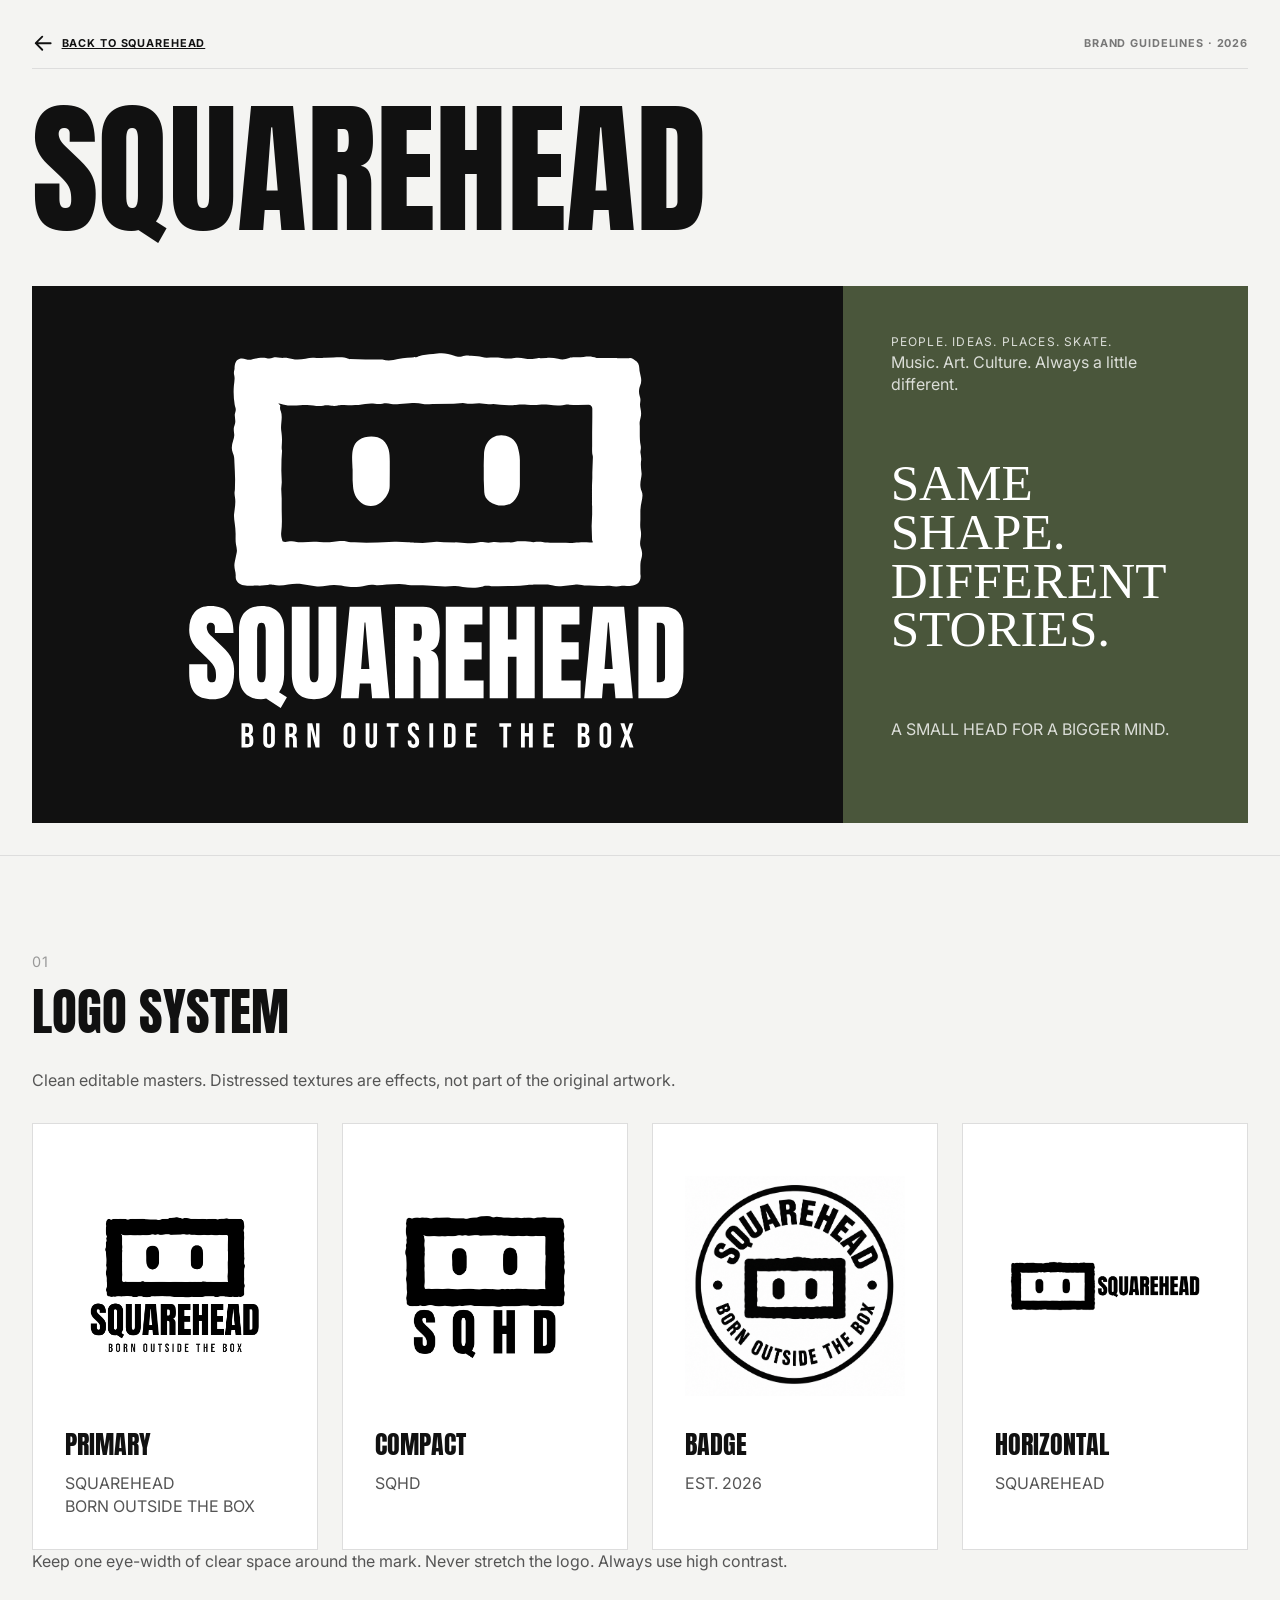
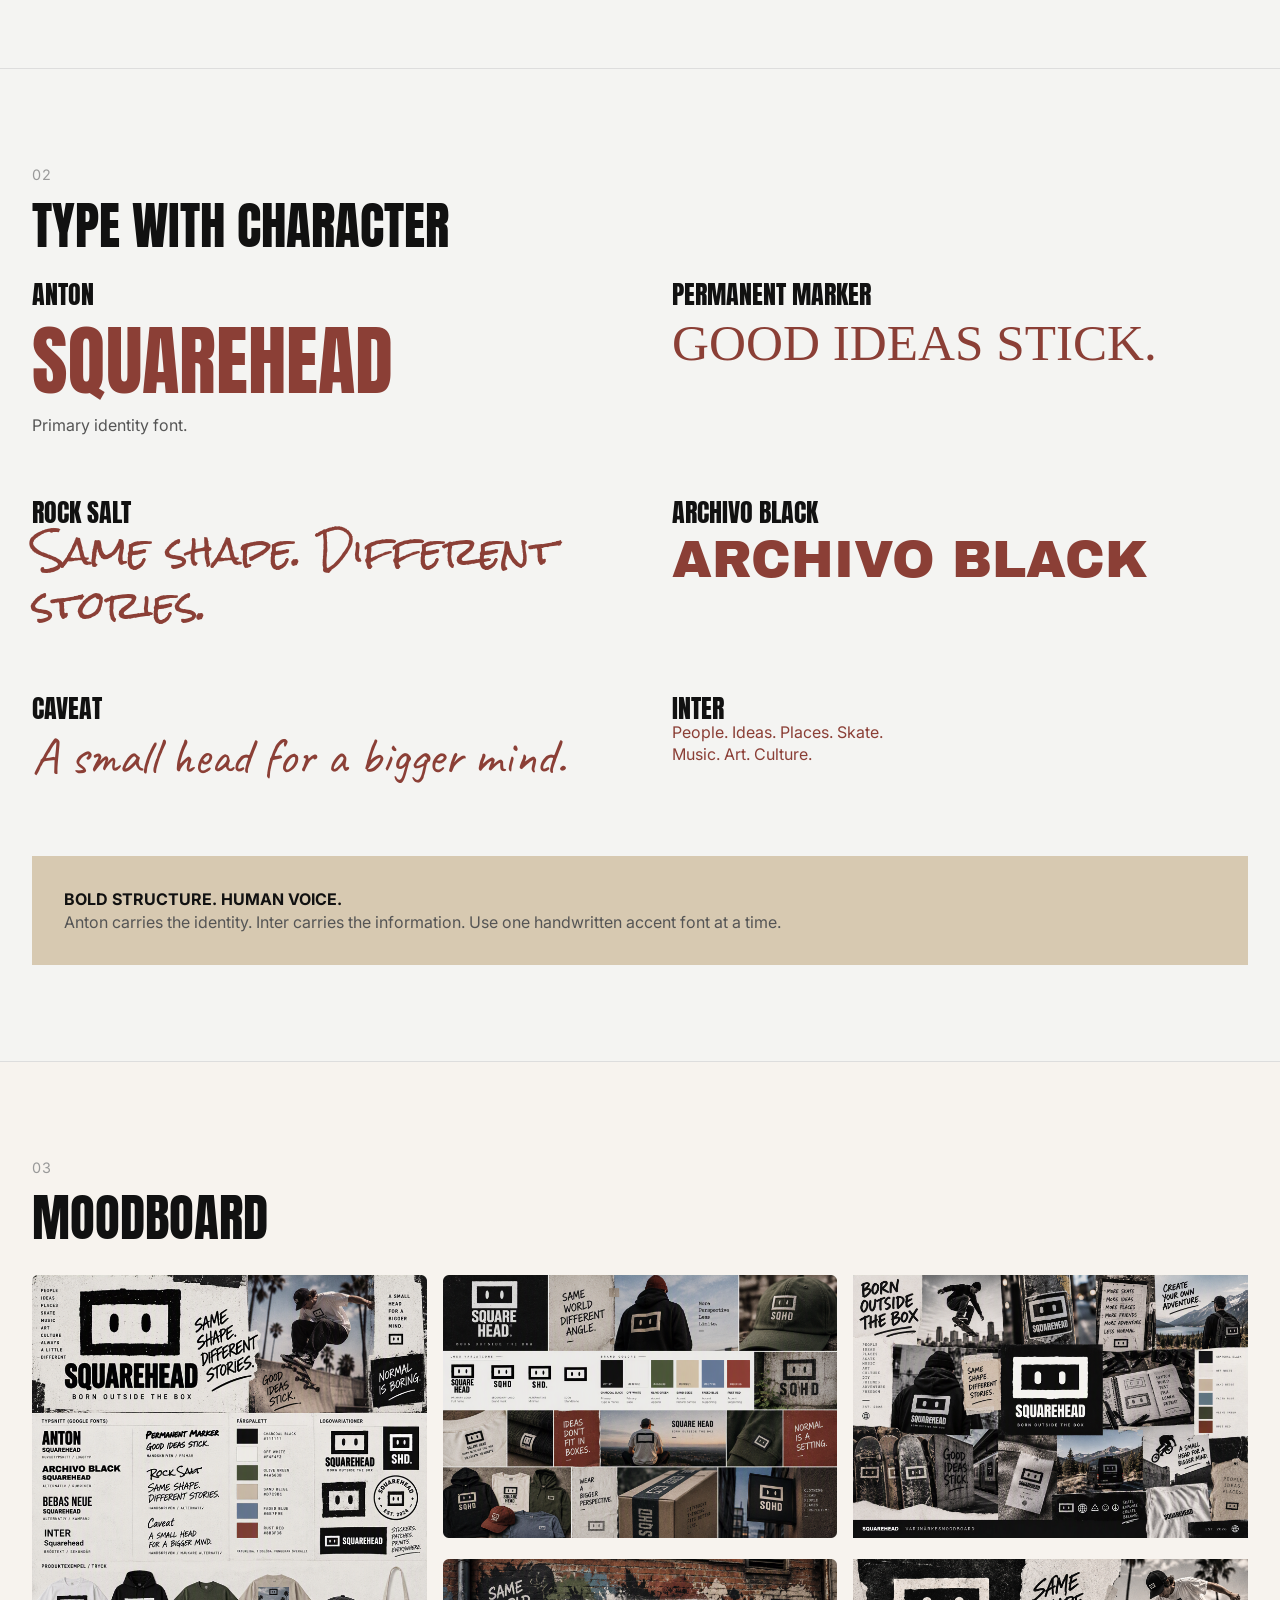
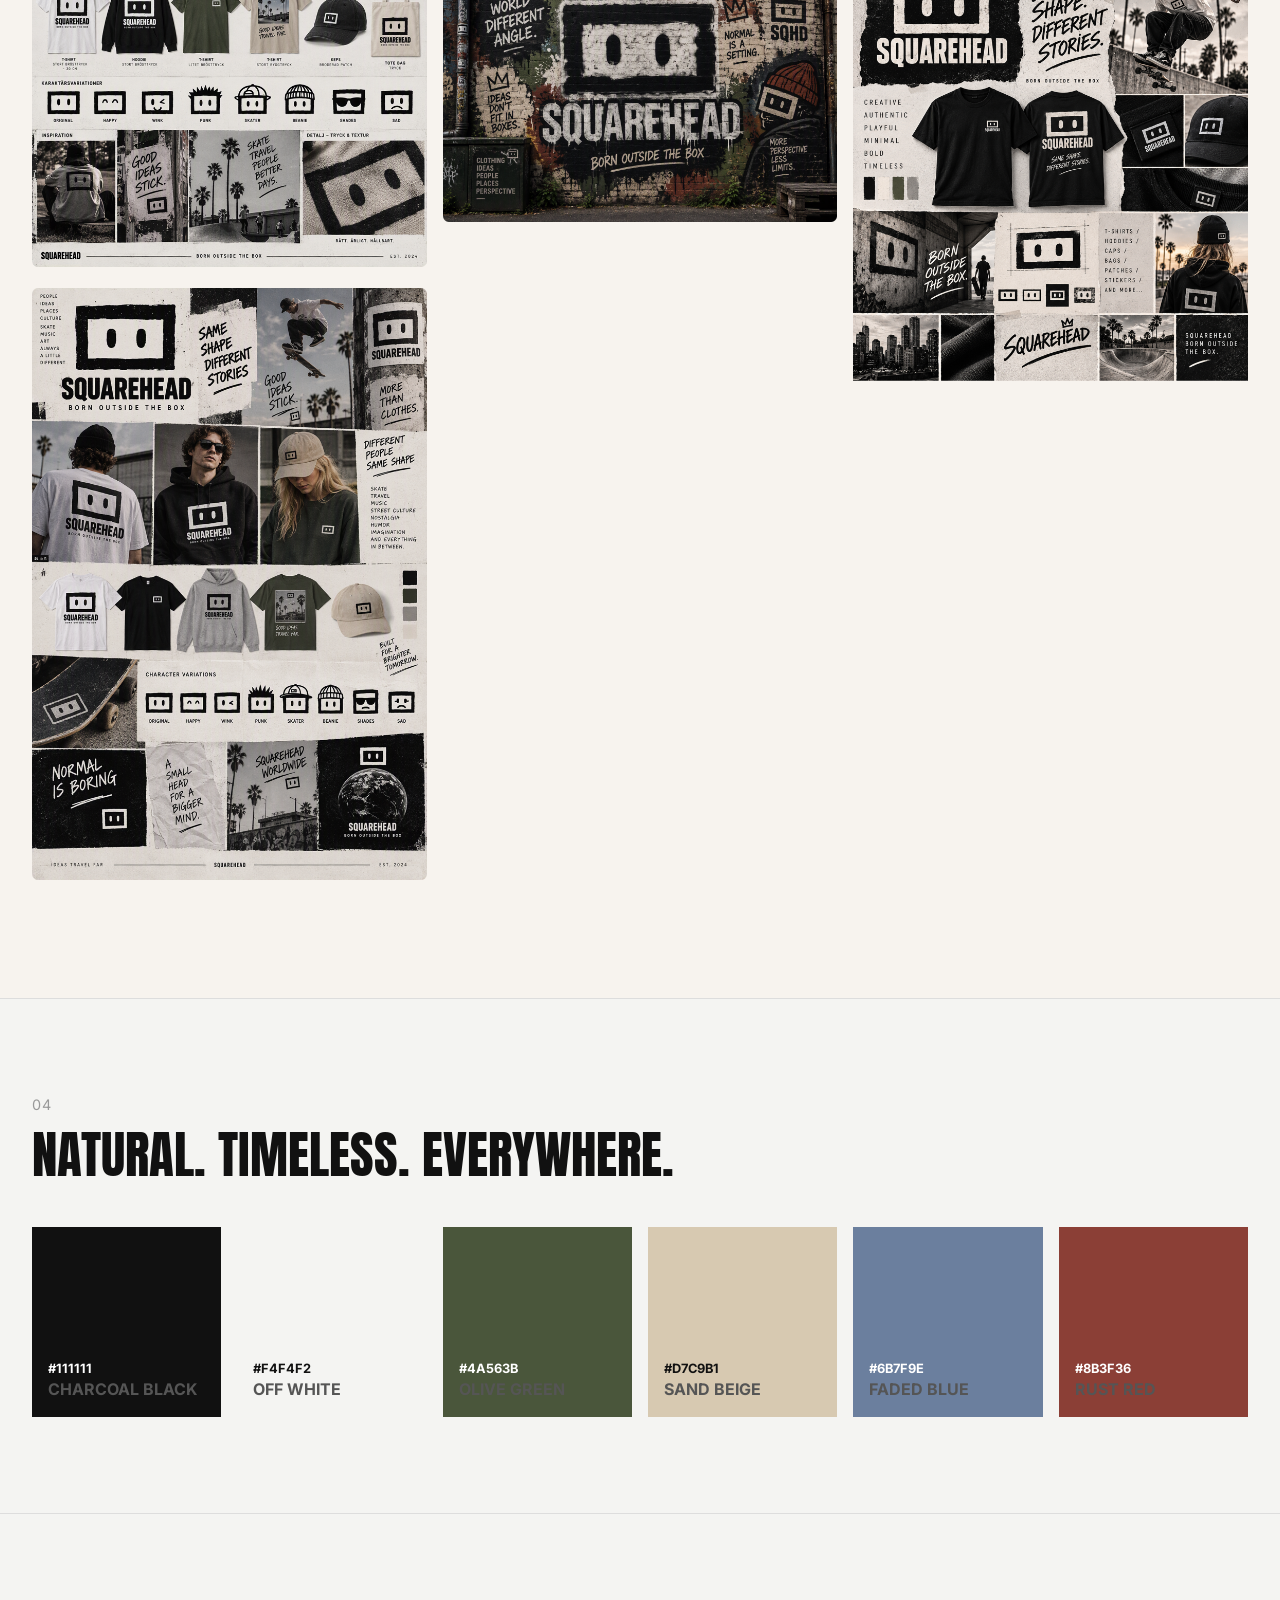
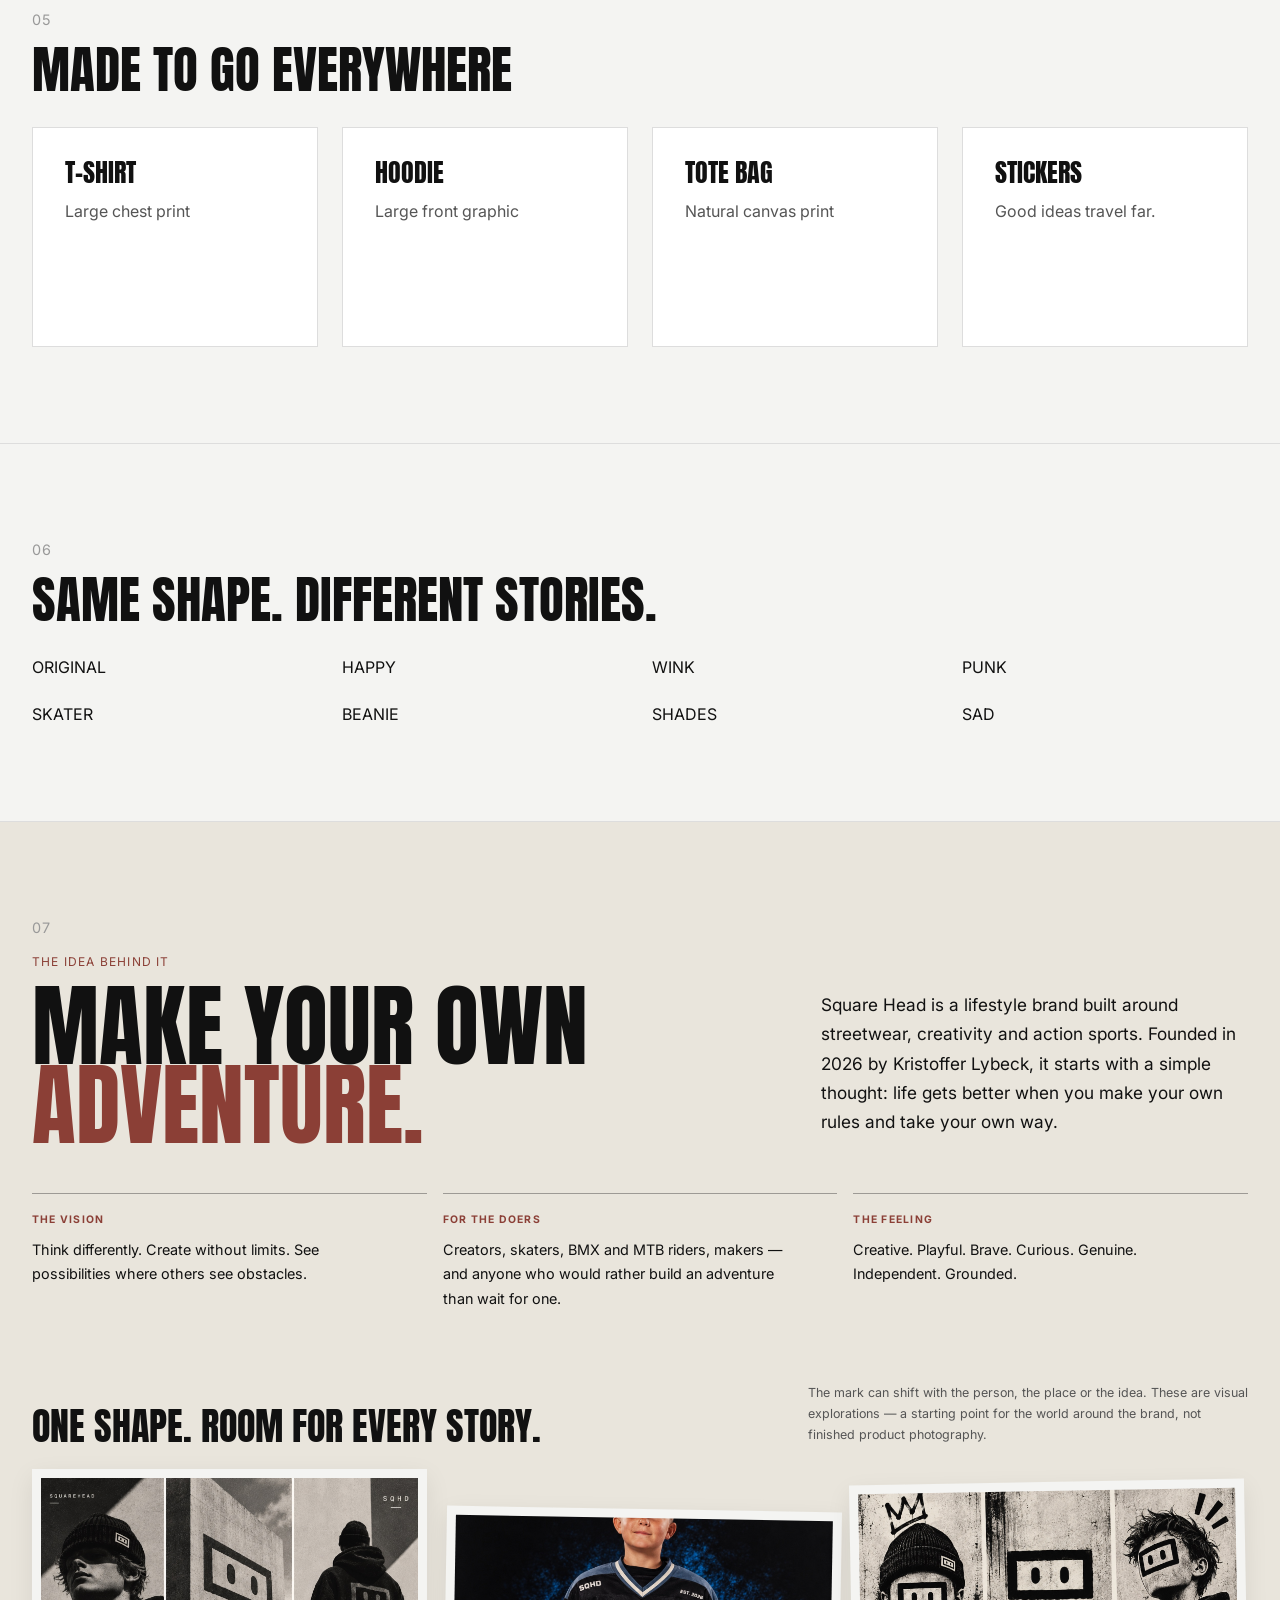
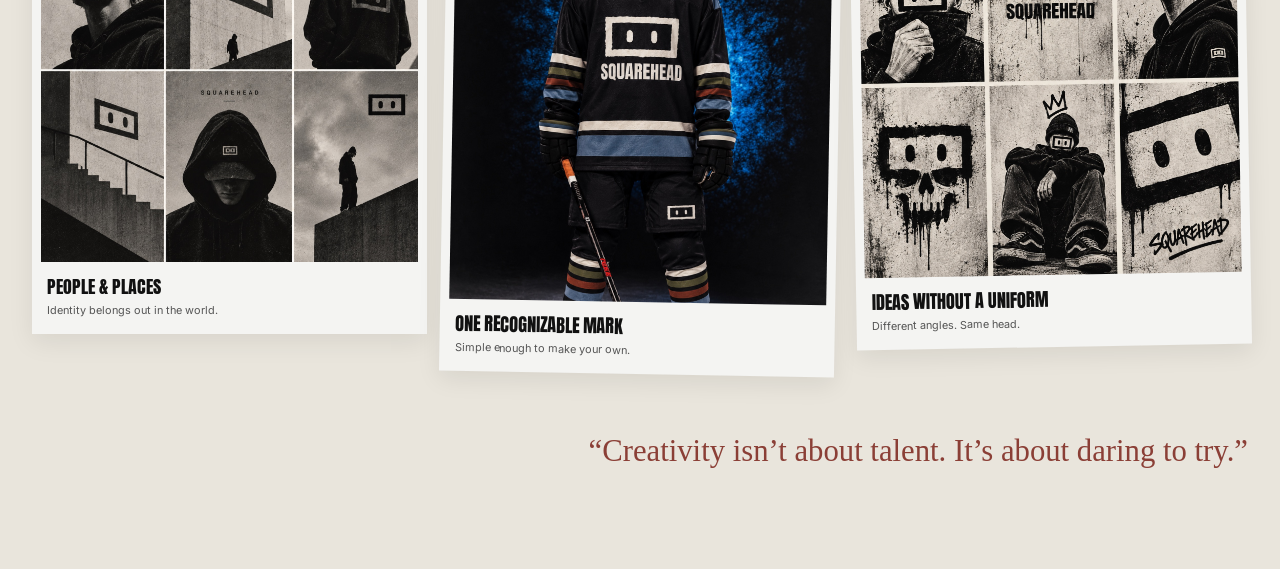
==== commit f493d40e: "css js versions" ====
--- a/brandGuidelines.html
+++ b/brandGuidelines.html
@@ -4,7 +4,8 @@
     
 <meta charset="UTF-8">
 <meta name="viewport" content="width=device-width, initial-scale=1">
-<meta name="description" content="Discover the SQUAREHEAD brand story, visual identity, logo system, typography and colours. An independent creative streetwear brand from Stockholm.">
+<meta name="description" content="Explore the SQUAREHEAD brand story and visual identity. Independent Stockholm streetwear founded by Kristoffer Lybeck.">
+<meta name="author" content="Kristoffer Lybeck">
 <meta name="robots" content="index, follow, max-image-preview:large">
 <link rel="canonical" href="https://www.sqhd.se/brandGuidelines.html">
 <link rel="icon" href="assets/logo/squarehead-icon.svg" type="image/svg+xml">
@@ -14,7 +15,7 @@
 <meta property="og:type" content="website">
 <meta property="og:site_name" content="SQUAREHEAD">
 <meta property="og:title" content="SQUAREHEAD Brand Guidelines">
-<meta property="og:description" content="The story, visual identity and creative direction behind SQUAREHEAD — an independent streetwear and lifestyle brand from Stockholm.">
+<meta property="og:description" content="The story and visual identity of SQUAREHEAD, an independent Stockholm streetwear brand founded by Kristoffer Lybeck.">
 <meta property="og:url" content="https://www.sqhd.se/brandGuidelines.html">
 <meta property="og:image" content="https://www.sqhd.se/assets/images/social-share.jpg">
 <meta property="og:image:secure_url" content="https://www.sqhd.se/assets/images/social-share.jpg">
@@ -25,14 +26,14 @@
 <meta property="og:locale" content="en_GB">
 <meta name="twitter:card" content="summary_large_image">
 <meta name="twitter:title" content="SQUAREHEAD Brand Guidelines">
-<meta name="twitter:description" content="The story, visual identity and creative direction behind SQUAREHEAD — an independent streetwear and lifestyle brand from Stockholm.">
+<meta name="twitter:description" content="The story and visual identity of SQUAREHEAD, an independent Stockholm streetwear brand founded by Kristoffer Lybeck.">
 <meta name="twitter:image" content="https://sqhd.se/assets/images/social-share.jpg">
 <title>SQUAREHEAD Brand Guidelines</title>
 <link rel="preconnect" href="https://fonts.googleapis.com">
 <link rel="preconnect" href="https://fonts.gstatic.com" crossorigin>
 <link href="https://fonts.googleapis.com/css2?family=Anton&family=Inter:wght@400;600&family=Permanent+Marker&family=Rock+Salt&family=Caveat:wght@400;600&family=Archivo+Black&family=Bebas+Neue&display=swap" rel="stylesheet">
-<link rel="stylesheet" href="css/tokens.css">
-<link rel="stylesheet" href="css/brand.css">
+<link rel="stylesheet" href="css/tokens.css?v=20261124">
+<link rel="stylesheet" href="css/brand.css?v=20261124">
 </head>
 
 <body>
@@ -343,14 +344,15 @@
 </section>
 
 
-<section class="brand-story" id="brand-story">
+<section class="brand-story" id="brand-story" itemscope itemtype="https://schema.org/Organization">
+<meta itemprop="name" content="SQUAREHEAD">
 <div class="section-number">07</div>
 <div class="brand-story-intro">
 <div>
 <p class="eyebrow">The idea behind it</p>
 <h2>Make your own<br><span>adventure.</span></h2>
 </div>
-<p class="brand-story-lede">Square Head is a lifestyle brand built around streetwear, creativity and action sports. Founded in 2026 by Kristoffer Lybeck, it starts with a simple thought: life gets better when you make your own rules and take your own way.</p>
+<p class="brand-story-lede">Square Head is a lifestyle brand built around streetwear, creativity and action sports. Founded in 2026 by <span itemprop="founder" itemscope itemtype="https://schema.org/Person"><span itemprop="name">Kristoffer Lybeck</span></span>, it starts with a simple thought: life gets better when you make your own rules and take your own way.</p>
 </div>
 
 <div class="brand-story-details">
--- a/css/brand.css
+++ b/css/brand.css
@@ -93,6 +93,17 @@
     color: var(--black);
 }
 
+.brand-nav .icon-arrow {
+    width: 1.4rem;
+    height: 1.4rem;
+    max-width: none;
+    fill: none;
+    stroke: currentColor;
+    stroke-linecap: round;
+    stroke-linejoin: round;
+    stroke-width: 2;
+}
+
 .brand-nav a:hover {
     color: var(--rust);
 }
@@ -135,8 +146,7 @@
     margin-top: 2rem;
     color: white;
 }
-svg{ max-width: 500px}
-svg path {
+.hero-logo svg path {
     fill: white;
 }
 
